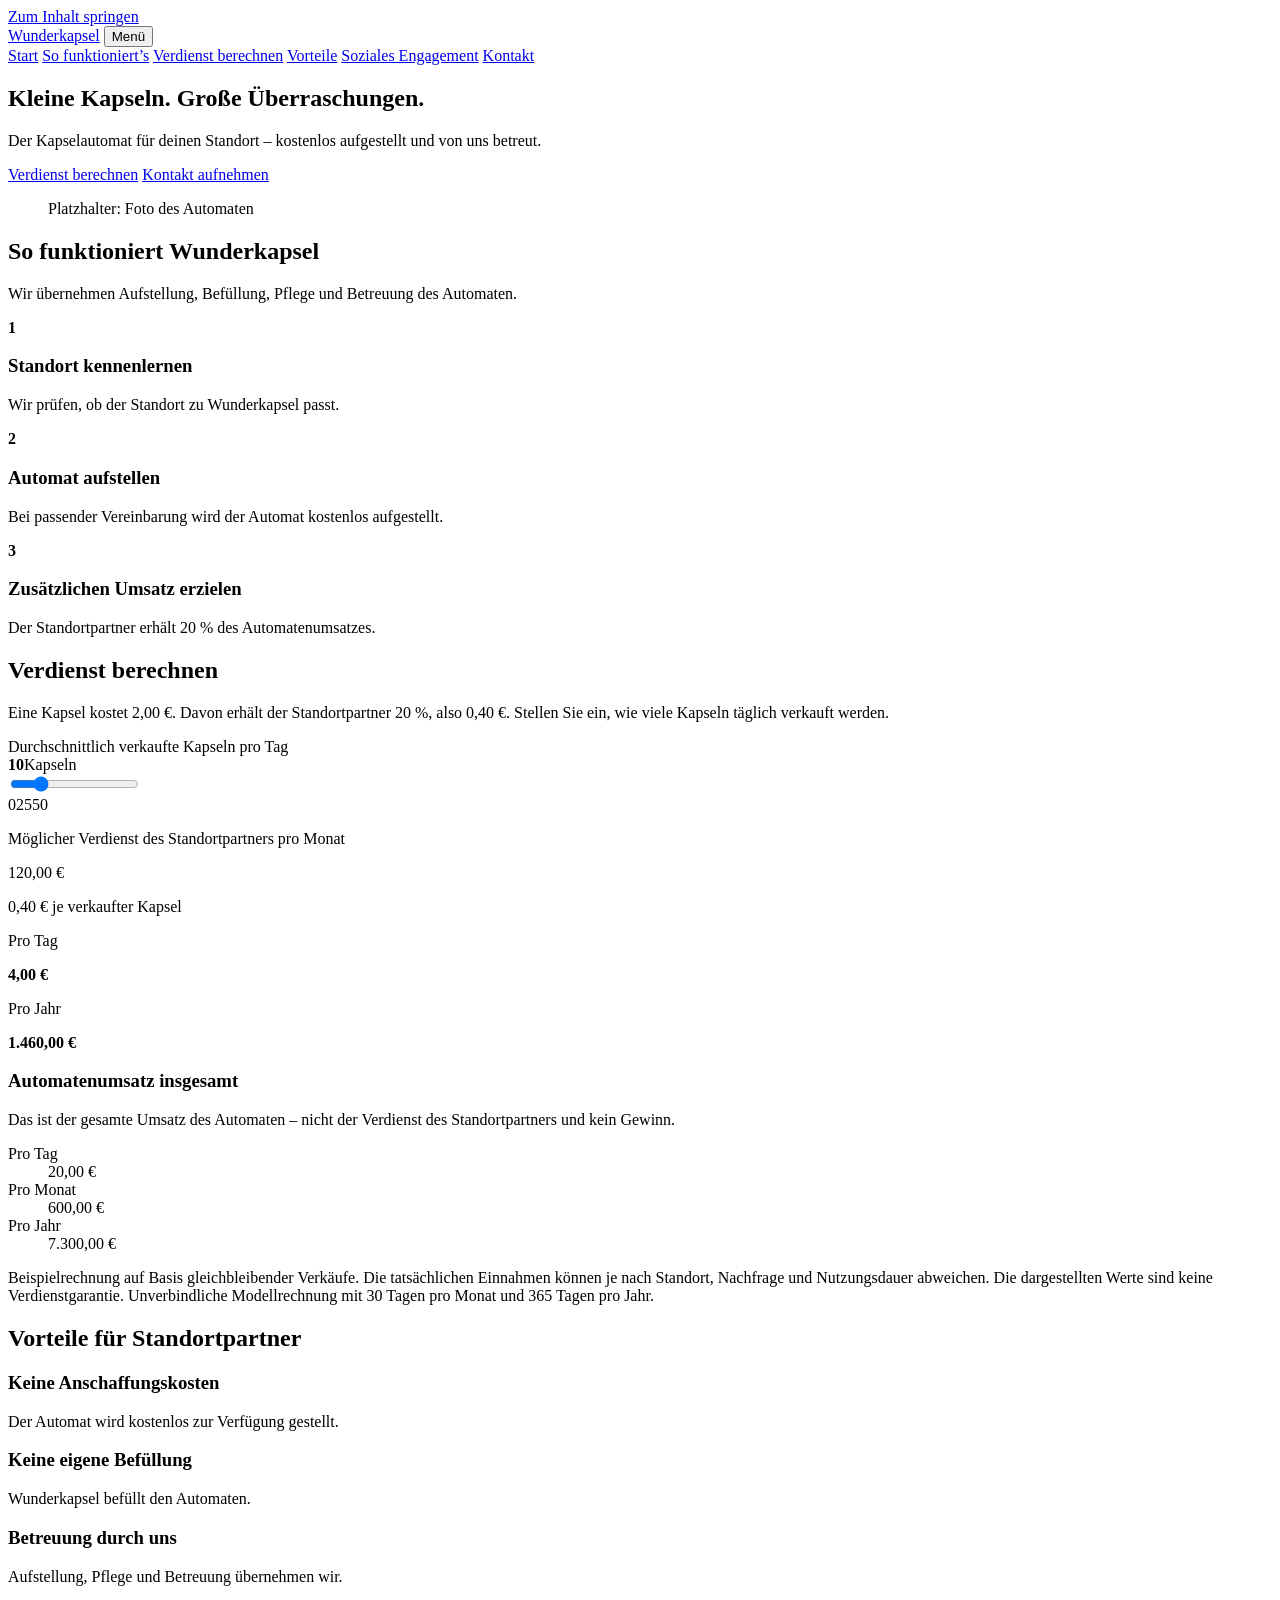
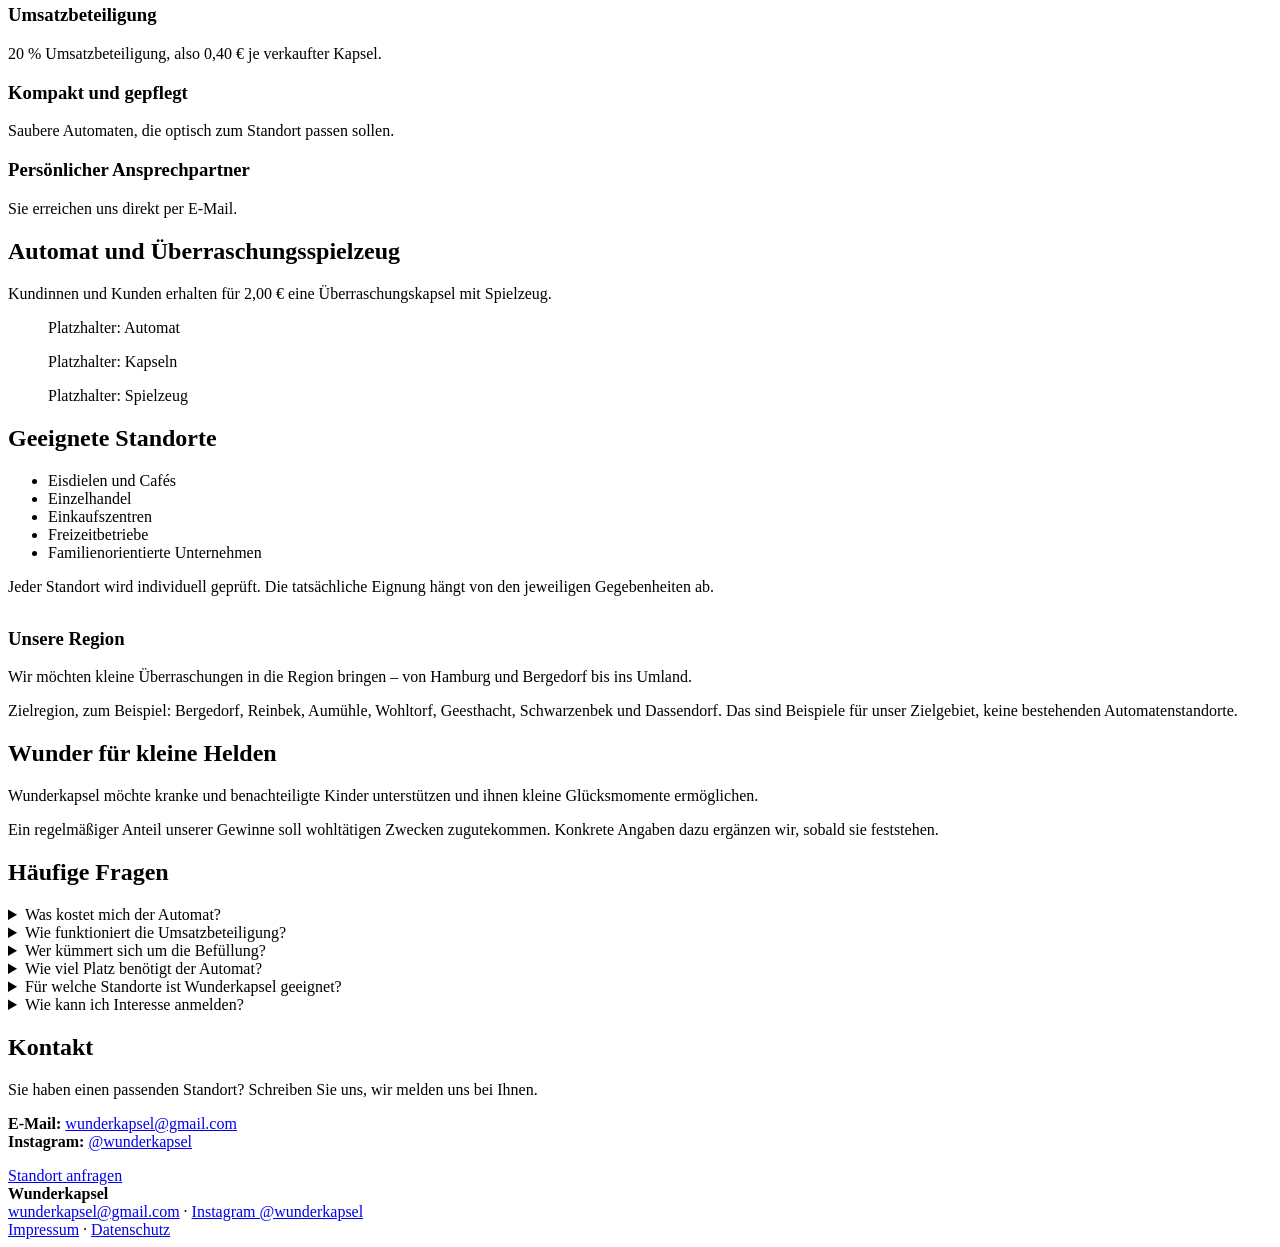
==== index.html @ 852a86f3 "Add files via upload" ====
<!DOCTYPE html>
<html lang="de">
<head>
<meta charset="utf-8">
<meta name="viewport" content="width=device-width, initial-scale=1">
<title>Wunderkapsel – Kapselautomat für Ihren Standort in Hamburg und Umland</title>
<meta name="description" content="Wunderkapsel stellt kompakte Kapselautomaten mit Überraschungsspielzeug bei lokalen Unternehmen auf – kostenlos für Standortpartner, betreut von uns. Region Hamburg und Umland.">
<meta property="og:type" content="website">
<meta property="og:locale" content="de_DE">
<meta property="og:title" content="Wunderkapsel – Kleine Kapseln. Große Überraschungen.">
<meta property="og:description" content="Der Kapselautomat für Ihren Standort – kostenlos aufgestellt und von uns betreut.">
<!-- Vorschaubild später ergänzen (Bild in /assets ablegen), dann Kommentar entfernen und Pfad anpassen:
<meta property="og:image" content="assets/og-image.jpg"> -->
<link rel="stylesheet" href="style.css">
<script src="script.js" defer></script>
</head>
<body>
<a class="skip" href="#inhalt">Zum Inhalt springen</a>
<header>
  <div class="wrap bar">
    <a class="brand" href="#start"><span class="logo" aria-hidden="true"></span>Wunderkapsel</a>
    <button class="menu-btn" aria-expanded="false" aria-controls="nav">Menü</button>
    <nav id="nav" aria-label="Hauptnavigation">
      <a href="#start">Start</a>
      <a href="#so-funktionierts">So funktioniert’s</a>
      <a href="#rechner">Verdienst berechnen</a>
      <a href="#vorteile">Vorteile</a>
      <a href="#engagement">Soziales Engagement</a>
      <a href="#kontakt">Kontakt</a>
    </nav>
  </div>
</header>

<main id="inhalt">
<section class="hero" id="start">
  <div class="wrap">
    <div>
      <h1>Kleine Kapseln. Große Überraschungen.</h1>
      <p class="lead">Der Kapselautomat für deinen Standort – kostenlos aufgestellt und von uns betreut.</p>
      <div class="actions">
        <a class="btn pri" href="#rechner">Verdienst berechnen</a>
        <a class="btn sec" href="mailto:wunderkapsel@gmail.com?subject=Interesse%20an%20einem%20Wunderkapsel-Standort">Kontakt aufnehmen</a>
      </div>
    </div>
    <!-- Platzhalter: durch <img src="assets/automat.jpg" alt="Wunderkapsel-Automat am Standort"> ersetzen -->
    <figure class="ph" role="img" aria-label="Platzhalter für ein Foto des Automaten">Platzhalter: Foto des Automaten</figure>
  </div>
</section>

<section class="alt" id="so-funktionierts">
  <div class="wrap">
    <h2>So funktioniert Wunderkapsel</h2>
    <p class="lead">Wir übernehmen Aufstellung, Befüllung, Pflege und Betreuung des Automaten.</p>
    <div class="grid c3">
      <div class="card step"><b>1</b><h3>Standort kennenlernen</h3><p>Wir prüfen, ob der Standort zu Wunderkapsel passt.</p></div>
      <div class="card step"><b>2</b><h3>Automat aufstellen</h3><p>Bei passender Vereinbarung wird der Automat kostenlos aufgestellt.</p></div>
      <div class="card step"><b>3</b><h3>Zusätzlichen Umsatz erzielen</h3><p>Der Standortpartner erhält 20 % des Automatenumsatzes.</p></div>
    </div>
  </div>
</section>

<section id="rechner">
  <div class="wrap">
    <h2>Verdienst berechnen</h2>
    <p class="lead">Eine Kapsel kostet 2,00 €. Davon erhält der Standortpartner 20 %, also 0,40 €. Stellen Sie ein, wie viele Kapseln täglich verkauft werden.</p>
    <div class="calc">
      <div class="card">
        <label class="big" for="sales">Durchschnittlich verkaufte Kapseln pro Tag</label>
        <div class="count"><b id="n">10</b><span id="unit">Kapseln</span></div>
        <input type="range" id="sales" min="0" max="50" step="1" value="10" aria-describedby="hinweis">
        <div class="scale" aria-hidden="true"><span>0</span><span>25</span><span>50</span></div>
      </div>
      <div class="hero-res" aria-live="polite" aria-atomic="false">
        <p>Möglicher Verdienst des Standortpartners pro Monat</p>
        <span class="big" id="pMonth">120,00 €</span>
        <p>0,40 € je verkaufter Kapsel</p>
      </div>
      <div class="pair" aria-live="polite">
        <div class="card"><p>Pro Tag</p><strong id="pDay">4,00 €</strong></div>
        <div class="card"><p>Pro Jahr</p><strong id="pYear">1.460,00 €</strong></div>
      </div>
      <!-- Automatenumsatz: Block bei Bedarf komplett löschen (script.js funktioniert weiter) -->
      <div class="card rev" id="umsatz" aria-live="polite">
        <h3>Automatenumsatz insgesamt</h3>
        <p class="note">Das ist der gesamte Umsatz des Automaten – nicht der Verdienst des Standortpartners und kein Gewinn.</p>
        <dl>
          <dt>Pro Tag</dt><dd id="rDay">20,00 €</dd>
          <dt>Pro Monat</dt><dd id="rMonth">600,00 €</dd>
          <dt>Pro Jahr</dt><dd id="rYear">7.300,00 €</dd>
        </dl>
      </div>
      <p class="note" id="hinweis" style="margin-top:16px">Beispielrechnung auf Basis gleichbleibender Verkäufe. Die tatsächlichen Einnahmen können je nach Standort, Nachfrage und Nutzungsdauer abweichen. Die dargestellten Werte sind keine Verdienstgarantie. Unverbindliche Modellrechnung mit 30 Tagen pro Monat und 365 Tagen pro Jahr.</p>
    </div>
  </div>
</section>

<section class="alt" id="vorteile">
  <div class="wrap">
    <h2>Vorteile für Standortpartner</h2>
    <div class="grid c3">
      <div class="card"><h3>Keine Anschaffungskosten</h3><p>Der Automat wird kostenlos zur Verfügung gestellt.</p></div>
      <div class="card"><h3>Keine eigene Befüllung</h3><p>Wunderkapsel befüllt den Automaten.</p></div>
      <div class="card"><h3>Betreuung durch uns</h3><p>Aufstellung, Pflege und Betreuung übernehmen wir.</p></div>
      <div class="card"><h3>Umsatzbeteiligung</h3><p>20 % Umsatzbeteiligung, also 0,40 € je verkaufter Kapsel.</p></div>
      <div class="card"><h3>Kompakt und gepflegt</h3><p>Saubere Automaten, die optisch zum Standort passen sollen.</p></div>
      <div class="card"><h3>Persönlicher Ansprechpartner</h3><p>Sie erreichen uns direkt per E-Mail.</p></div>
    </div>
  </div>
</section>

<section id="automat">
  <div class="wrap">
    <h2>Automat und Überraschungsspielzeug</h2>
    <p class="lead">Kundinnen und Kunden erhalten für 2,00 € eine Überraschungskapsel mit Spielzeug.</p>
    <div class="grid c3">
      <figure class="ph" role="img" aria-label="Platzhalter für ein Foto des Automaten">Platzhalter: Automat</figure>
      <figure class="ph" role="img" aria-label="Platzhalter für ein Foto der Kapseln">Platzhalter: Kapseln</figure>
      <figure class="ph" role="img" aria-label="Platzhalter für ein Foto des Spielzeugs">Platzhalter: Spielzeug</figure>
    </div>
  </div>
</section>

<section class="alt" id="standorte">
  <div class="wrap">
    <h2>Geeignete Standorte</h2>
    <ul class="tags">
      <li>Eisdielen und Cafés</li><li>Einzelhandel</li><li>Einkaufszentren</li><li>Freizeitbetriebe</li><li>Familienorientierte Unternehmen</li>
    </ul>
    <p class="note">Jeder Standort wird individuell geprüft. Die tatsächliche Eignung hängt von den jeweiligen Gegebenheiten ab.</p>
    <h3 style="margin-top:32px">Unsere Region</h3>
    <p>Wir möchten kleine Überraschungen in die Region bringen – von Hamburg und Bergedorf bis ins Umland.</p>
    <p class="note">Zielregion, zum Beispiel: Bergedorf, Reinbek, Aumühle, Wohltorf, Geesthacht, Schwarzenbek und Dassendorf. Das sind Beispiele für unser Zielgebiet, keine bestehenden Automatenstandorte.</p>
  </div>
</section>

<section id="engagement">
  <div class="wrap">
    <h2>Wunder für kleine Helden</h2>
    <p class="lead">Wunderkapsel möchte kranke und benachteiligte Kinder unterstützen und ihnen kleine Glücksmomente ermöglichen.</p>
    <p>Ein regelmäßiger Anteil unserer Gewinne soll wohltätigen Zwecken zugutekommen. Konkrete Angaben dazu ergänzen wir, sobald sie feststehen.</p>
  </div>
</section>

<section class="alt" id="faq">
  <div class="wrap">
    <h2>Häufige Fragen</h2>
    <details><summary>Was kostet mich der Automat?</summary><p>Der Automat wird Standortpartnern kostenlos zur Verfügung gestellt. Die Einzelheiten besprechen wir individuell.</p></details>
    <details><summary>Wie funktioniert die Umsatzbeteiligung?</summary><p>Eine Kapsel kostet 2,00 €. Der Standortpartner erhält 20 % des Umsatzes, also 0,40 € je verkaufter Kapsel. Das bezieht sich auf den Umsatz, nicht auf einen Gewinn. Weitere Details klären wir im Gespräch.</p></details>
    <details><summary>Wer kümmert sich um die Befüllung?</summary><p>Wunderkapsel übernimmt Aufstellung, Befüllung, Pflege und Betreuung des Automaten.</p></details>
    <details><summary>Wie viel Platz benötigt der Automat?</summary><p>Die Automaten sind kompakt. Genaue Maße nennen wir Ihnen auf Anfrage. <!-- Maße hier ergänzen, sobald bestätigt --></p></details>
    <details><summary>Für welche Standorte ist Wunderkapsel geeignet?</summary><p>Zum Beispiel für Eisdielen, Cafés, Einzelhandel, Einkaufszentren und Freizeitbetriebe. Jeder Standort wird individuell geprüft.</p></details>
    <details><summary>Wie kann ich Interesse anmelden?</summary><p>Schreiben Sie uns eine E-Mail an wunderkapsel@gmail.com oder nutzen Sie die Schaltfläche „Standort anfragen“.</p></details>
  </div>
</section>

<section class="contact" id="kontakt">
  <div class="wrap">
    <h2>Kontakt</h2>
    <p class="lead">Sie haben einen passenden Standort? Schreiben Sie uns, wir melden uns bei Ihnen.</p>
    <p><strong>E-Mail:</strong> <a href="mailto:wunderkapsel@gmail.com?subject=Interesse%20an%20einem%20Wunderkapsel-Standort">wunderkapsel@gmail.com</a><br>
    <strong>Instagram:</strong> <a href="https://www.instagram.com/wunderkapsel/" target="_blank" rel="noopener noreferrer">@wunderkapsel</a></p>
    <div class="actions"><a class="btn pri" href="mailto:wunderkapsel@gmail.com?subject=Interesse%20an%20einem%20Wunderkapsel-Standort">Standort anfragen</a></div>
  </div>
</section>
</main>

<footer>
  <div class="wrap">
    <div><strong>Wunderkapsel</strong><br><a href="mailto:wunderkapsel@gmail.com">wunderkapsel@gmail.com</a> ·
    <a href="https://www.instagram.com/wunderkapsel/" target="_blank" rel="noopener noreferrer">Instagram @wunderkapsel</a></div>
    <div><a href="impressum.html">Impressum</a> · <a href="datenschutz.html">Datenschutz</a></div>
  </div>
</footer>
</body>
</html>
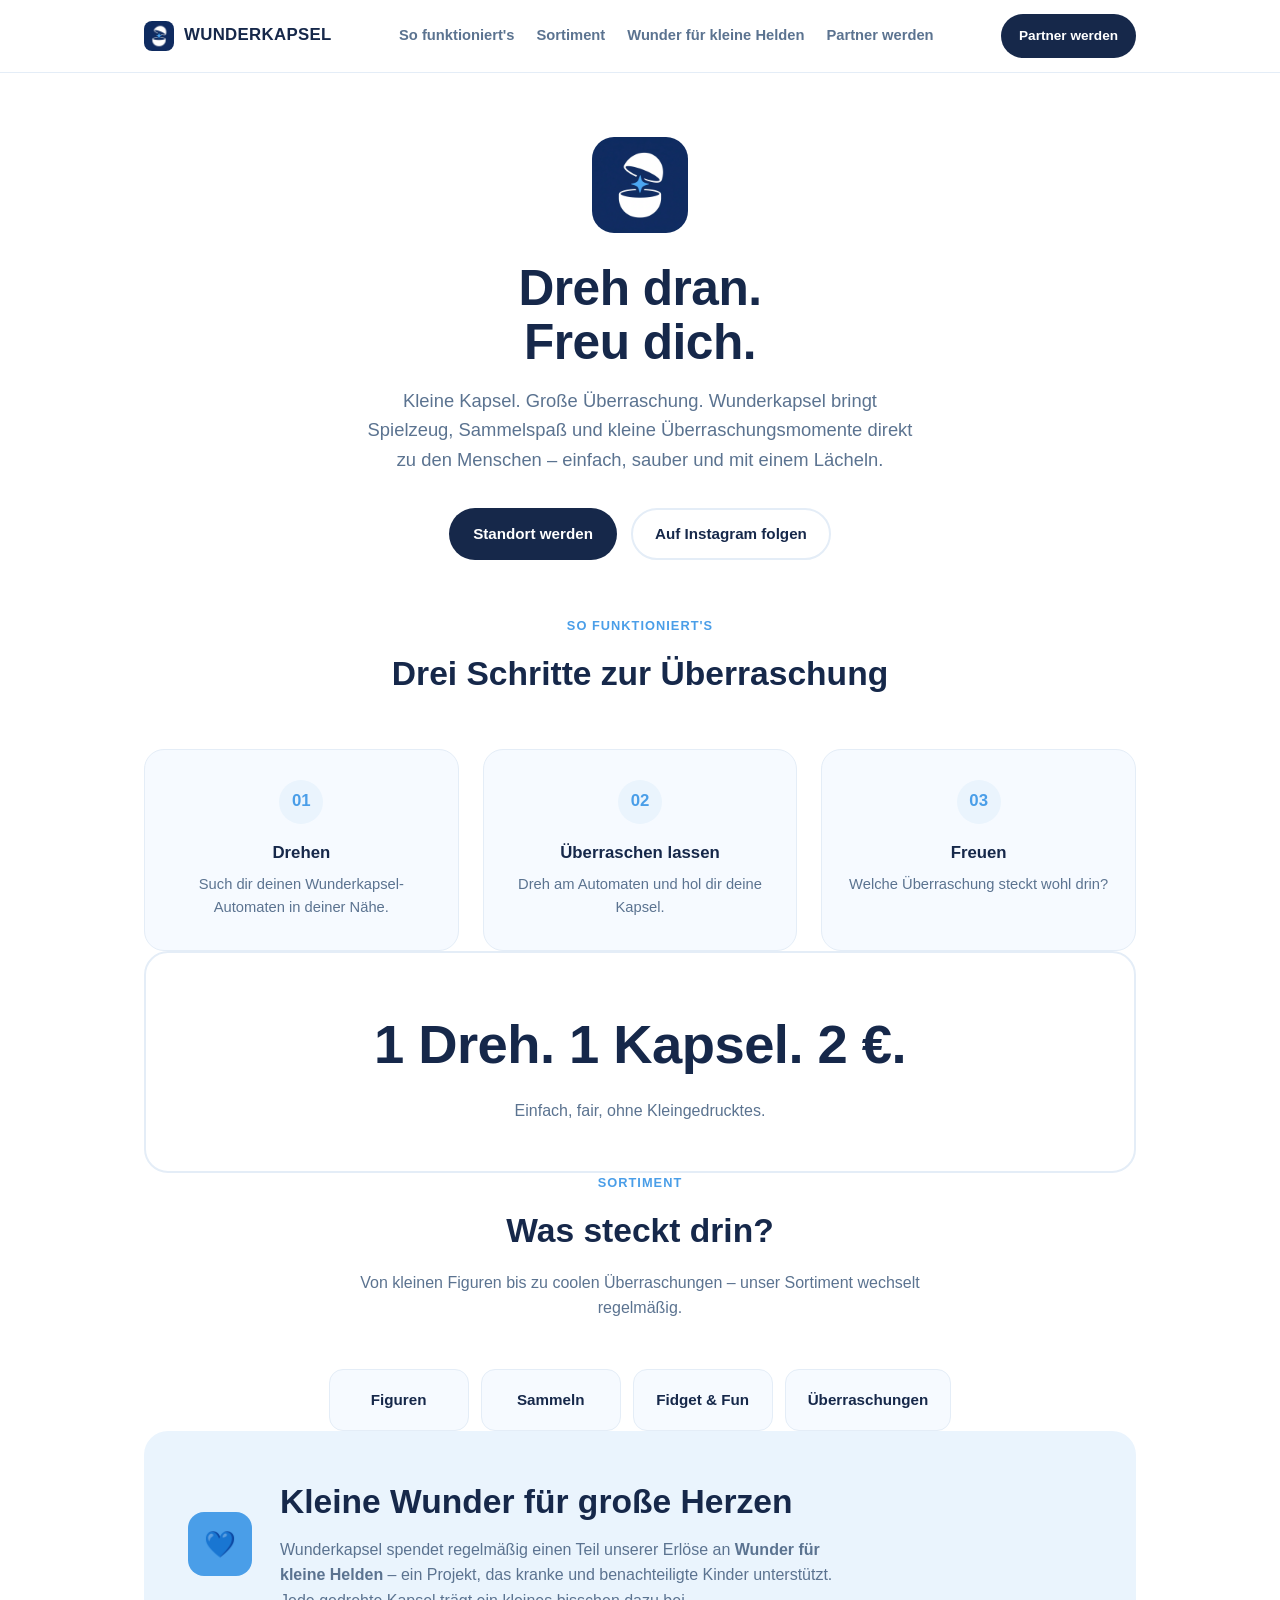
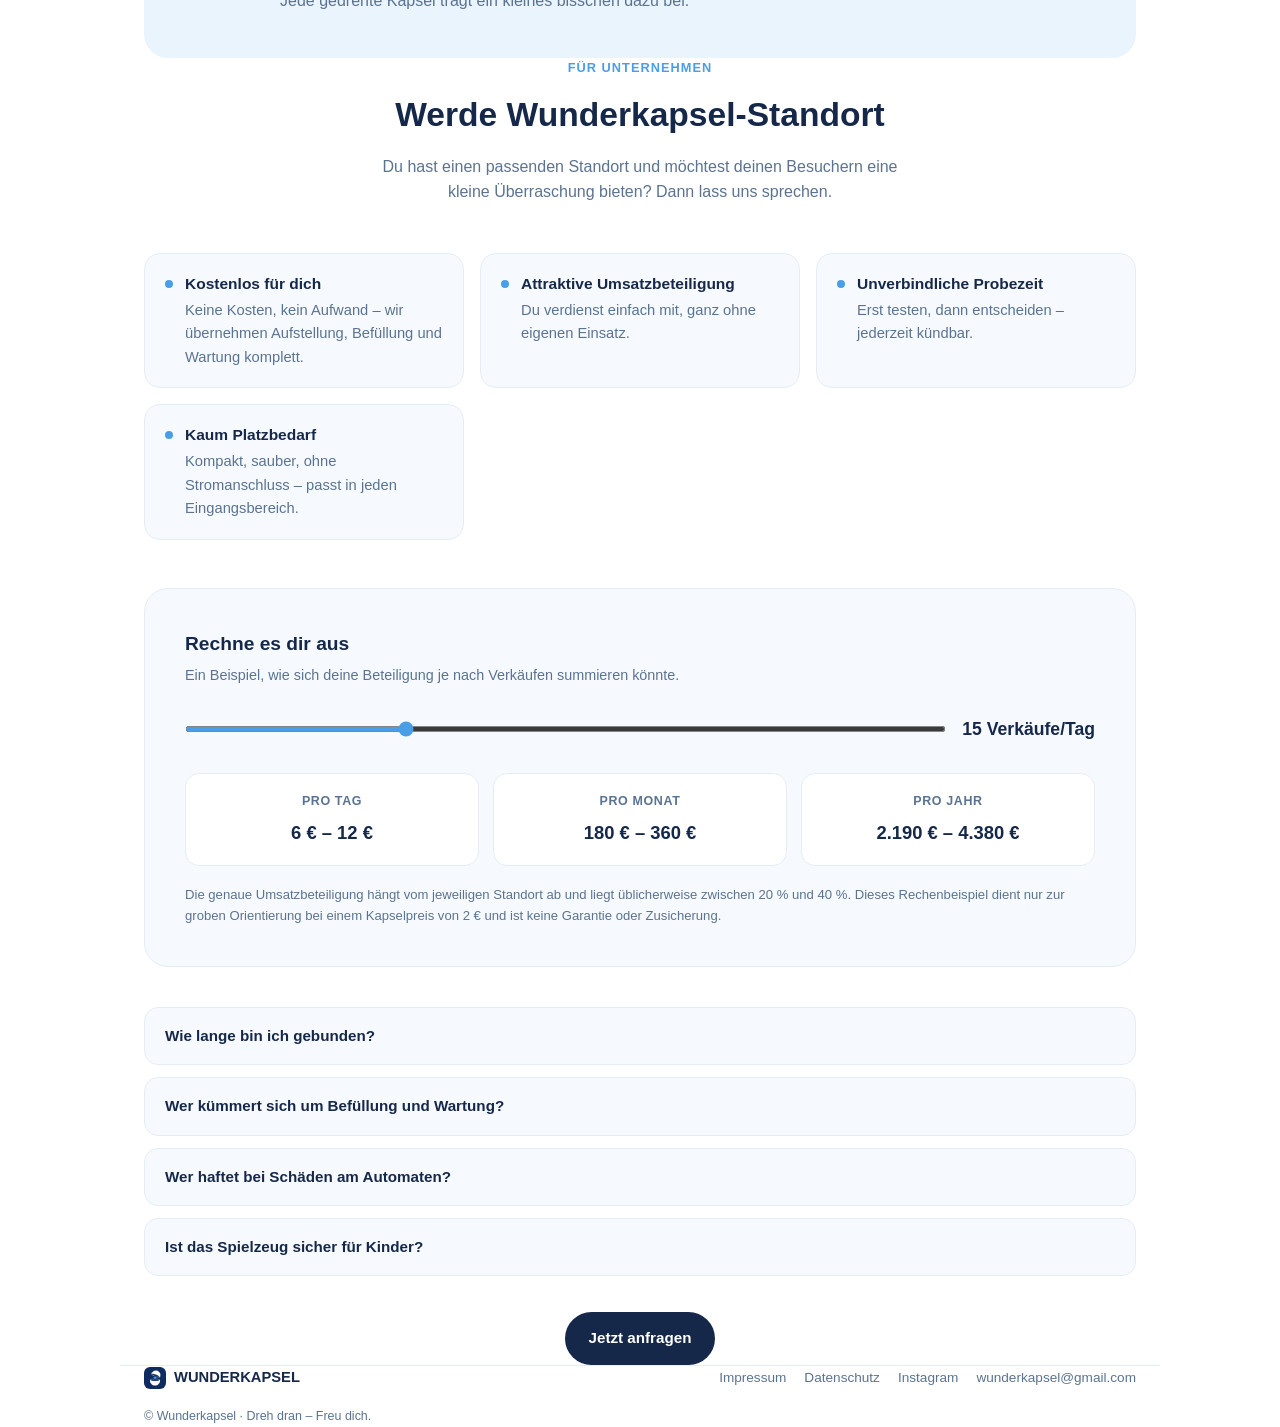
==== commit c0643ee6: "Add files via upload" ====
--- a/index.html
+++ b/index.html
@@ -1,175 +1,302 @@
 <!DOCTYPE html>
 <html lang="de">
 <head>
-<meta charset="utf-8">
-<meta name="viewport" content="width=device-width, initial-scale=1">
-<title>Wunderkapsel – Kapselautomat für Ihren Standort in Hamburg und Umland</title>
-<meta name="description" content="Wunderkapsel stellt kompakte Kapselautomaten mit Überraschungsspielzeug bei lokalen Unternehmen auf – kostenlos für Standortpartner, betreut von uns. Region Hamburg und Umland.">
-<meta property="og:type" content="website">
-<meta property="og:locale" content="de_DE">
-<meta property="og:title" content="Wunderkapsel – Kleine Kapseln. Große Überraschungen.">
-<meta property="og:description" content="Der Kapselautomat für Ihren Standort – kostenlos aufgestellt und von uns betreut.">
-<!-- Vorschaubild später ergänzen (Bild in /assets ablegen), dann Kommentar entfernen und Pfad anpassen:
-<meta property="og:image" content="assets/og-image.jpg"> -->
-<link rel="stylesheet" href="style.css">
-<script src="script.js" defer></script>
+<meta charset="UTF-8">
+<meta name="viewport" content="width=device-width, initial-scale=1, viewport-fit=cover">
+<title>Wunderkapsel – Dreh dran. Freu dich.</title>
+<meta name="description" content="Wunderkapsel bringt Spielzeug-Kapselautomaten zu Geschäften im Norden Deutschlands. Kostenlos für Standorte, mit Umsatzbeteiligung.">
+<link rel="icon" href="logo.png">
+<style>
+  :root{
+    --navy:#16284A; --navy-soft:#1B3A52; --blue:#4A9EE8; --blue-soft:#eaf4fd;
+    --bg:#ffffff; --surface:#f6faff; --text:#16284A; --text-muted:#5b7390; --border:#e4edf7;
+    color-scheme: light dark;
+  }
+  @media (prefers-color-scheme: dark){
+    :root:not([data-theme="light"]){
+      --bg:#0d1420; --surface:#141f30; --text:#eef4fb; --text-muted:#9bb0c8; --border:#223049; --blue-soft:#17283f;
+    }
+  }
+  :root[data-theme="dark"]{
+    --bg:#0d1420; --surface:#141f30; --text:#eef4fb; --text-muted:#9bb0c8; --border:#223049; --blue-soft:#17283f;
+  }
+  *{box-sizing:border-box; margin:0; padding:0;}
+  html{scroll-behavior:smooth; scroll-padding-top:70px;}
+  body{
+    background:var(--bg); color:var(--text);
+    font-family:-apple-system,BlinkMacSystemFont,"Segoe UI",Roboto,Helvetica,Arial,sans-serif;
+    padding-top:env(safe-area-inset-top,0px); padding-bottom:env(safe-area-inset-bottom,0px);
+    line-height:1.6;
+  }
+  a{color:inherit;}
+  img{max-width:100%; display:block;}
+  .wrap{max-width:1040px; margin:0 auto; padding:0 24px;}
+
+  header{
+    position:sticky; top:0; z-index:50; background:color-mix(in srgb, var(--bg) 88%, transparent);
+    backdrop-filter:blur(10px); border-bottom:1px solid var(--border);
+    padding-top:env(safe-area-inset-top,0px);
+  }
+  nav.bar{display:flex; align-items:center; justify-content:space-between; padding:14px 24px; max-width:1040px; margin:0 auto;}
+  .brand{display:flex; align-items:center; gap:10px; font-weight:800; letter-spacing:.02em; font-size:1.05rem;}
+  .brand img{width:30px; height:30px; border-radius:8px;}
+  nav.links{display:flex; gap:22px; font-size:.92rem; font-weight:600;}
+  nav.links a{text-decoration:none; color:var(--text-muted);}
+  nav.links a:hover{color:var(--blue);}
+  .btn{
+    display:inline-flex; align-items:center; gap:8px; padding:12px 22px; border-radius:999px;
+    font-weight:700; font-size:.95rem; text-decoration:none; border:2px solid transparent; cursor:pointer;
+  }
+  .btn-primary{background:var(--navy); color:#fff;}
+  .btn-primary:hover{background:var(--blue);}
+  :root[data-theme="dark"] .btn-primary, @media (prefers-color-scheme: dark){ }
+  .btn-ghost{border-color:var(--border); color:var(--text);}
+  .btn-ghost:hover{border-color:var(--blue); color:var(--blue);}
+  .btn-sm{padding:9px 16px; font-size:.85rem;}
+
+  section{padding:76px 0;}
+  .hero{padding-top:64px; padding-bottom:56px; text-align:center;}
+  .hero img.logo-big{width:96px; height:96px; margin:0 auto 28px; border-radius:22px;}
+  h1{font-size:clamp(2rem,5vw,3.1rem); line-height:1.1; margin-bottom:16px; letter-spacing:-0.01em;}
+  .lead{font-size:1.15rem; color:var(--text-muted); max-width:560px; margin:0 auto 34px;}
+  .cta-row{display:flex; gap:14px; justify-content:center; flex-wrap:wrap;}
+
+  .eyebrow{font-size:.8rem; font-weight:800; letter-spacing:.08em; color:var(--blue); text-transform:uppercase; margin-bottom:10px;}
+  h2{font-size:clamp(1.5rem,3vw,2.1rem); margin-bottom:12px;}
+  .section-head{text-align:center; max-width:560px; margin:0 auto 48px;}
+  .section-head p{color:var(--text-muted);}
+
+  .steps{display:grid; grid-template-columns:repeat(3,1fr); gap:24px;}
+  .step{background:var(--surface); border:1px solid var(--border); border-radius:20px; padding:30px 24px; text-align:center;}
+  .step-num{width:44px; height:44px; border-radius:50%; background:var(--blue-soft); color:var(--blue); font-weight:800;
+    display:flex; align-items:center; justify-content:center; margin:0 auto 16px; font-size:1.05rem;}
+  .step h3{font-size:1.05rem; margin-bottom:6px;}
+  .step p{color:var(--text-muted); font-size:.92rem;}
+
+  .price-card{
+    background:#fff; color:var(--navy); border:2px solid var(--border); border-radius:24px; padding:48px; text-align:center;
+  }
+  :root[data-theme="dark"] .price-card{background:var(--surface);}
+  @media (prefers-color-scheme: dark){ .price-card{background:var(--surface);} }
+  .price-card .big{font-size:clamp(2.2rem,6vw,3.4rem); font-weight:800; letter-spacing:-0.01em; color:var(--navy);}
+  :root[data-theme="dark"] .price-card .big, @media (prefers-color-scheme: dark){ .price-card .big{color:var(--blue);} }
+  .price-card .sub{color:var(--text-muted); margin-top:10px;}
+
+  .chips{display:flex; gap:12px; flex-wrap:wrap; justify-content:center;}
+  .chip{background:var(--surface); border:1px solid var(--border); border-radius:14px; padding:18px 22px; font-weight:700; font-size:.95rem; min-width:140px; text-align:center;}
+
+  .helden{background:var(--blue-soft); border-radius:24px; padding:44px; display:flex; gap:28px; align-items:center; flex-wrap:wrap;}
+  .helden .mark{width:64px; height:64px; border-radius:16px; background:var(--blue); flex-shrink:0;
+    display:flex; align-items:center; justify-content:center; font-size:1.6rem;}
+  .helden h2{margin-bottom:8px;}
+  .helden p{color:var(--text-muted); max-width:560px;}
+
+  .benefits{display:grid; grid-template-columns:repeat(auto-fit,minmax(240px,1fr)); gap:16px; margin-bottom:48px;}
+  .benefit{display:flex; gap:12px; background:var(--surface); border:1px solid var(--border); border-radius:16px; padding:18px 20px;}
+  .benefit .dot{width:8px; height:8px; border-radius:50%; background:var(--blue); margin-top:8px; flex-shrink:0;}
+  .benefit p{font-size:.92rem; color:var(--text-muted);}
+  .benefit strong{display:block; margin-bottom:2px; font-size:.97rem; color:var(--text);}
+
+  .calc{background:var(--surface); border:1px solid var(--border); border-radius:24px; padding:40px; margin-bottom:40px;}
+  .calc h3{font-size:1.2rem; margin-bottom:4px;}
+  .calc .calc-sub{color:var(--text-muted); font-size:.9rem; margin-bottom:28px;}
+  .slider-row{display:flex; align-items:center; gap:16px; margin-bottom:30px;}
+  input[type=range]{flex:1; accent-color:var(--blue); height:6px;}
+  .slider-val{font-weight:800; font-size:1.1rem; min-width:118px; text-align:right;}
+  .calc-results{display:grid; grid-template-columns:repeat(auto-fit,minmax(150px,1fr)); gap:14px; margin-bottom:18px;}
+  .result-box{background:var(--bg); border:1px solid var(--border); border-radius:14px; padding:18px; text-align:center;}
+  .result-box .label{font-size:.78rem; color:var(--text-muted); text-transform:uppercase; letter-spacing:.05em; margin-bottom:6px; font-weight:700;}
+  .result-box .val{font-size:1.15rem; font-weight:800; color:var(--navy);}
+  :root[data-theme="dark"] .result-box .val{color:var(--blue);}
+  @media (prefers-color-scheme: dark){ .result-box .val{color:var(--blue);} }
+  .calc-note{font-size:.82rem; color:var(--text-muted); line-height:1.6;}
+
+  .faq{display:grid; gap:12px;}
+  details{background:var(--surface); border:1px solid var(--border); border-radius:14px; padding:16px 20px;}
+  summary{cursor:pointer; font-weight:700; font-size:.95rem; list-style:none;}
+  summary::-webkit-details-marker{display:none;}
+  details p{margin-top:10px; color:var(--text-muted); font-size:.92rem;}
+
+  .partner-cta{text-align:center; margin-top:36px;}
+
+  footer{border-top:1px solid var(--border); padding:40px 0; margin-top:20px;}
+  .foot-row{display:flex; justify-content:space-between; align-items:center; flex-wrap:wrap; gap:16px;}
+  .foot-brand{display:flex; align-items:center; gap:8px; font-weight:800; font-size:.92rem;}
+  .foot-brand img{width:22px; height:22px; border-radius:6px;}
+  .foot-links{display:flex; gap:18px; font-size:.85rem; flex-wrap:wrap;}
+  .foot-links a{text-decoration:none; color:var(--text-muted);}
+  .foot-links a:hover{color:var(--blue);}
+  .foot-note{color:var(--text-muted); font-size:.78rem; margin-top:18px;}
+
+  @media (max-width:760px){
+    nav.links{display:none;}
+    .steps{grid-template-columns:1fr;}
+    .helden{flex-direction:column; text-align:center;}
+    section{padding:52px 0;}
+  }
+</style>
 </head>
 <body>
-<a class="skip" href="#inhalt">Zum Inhalt springen</a>
+
 <header>
-  <div class="wrap bar">
-    <a class="brand" href="#start"><span class="logo" aria-hidden="true"></span>Wunderkapsel</a>
-    <button class="menu-btn" aria-expanded="false" aria-controls="nav">Menü</button>
-    <nav id="nav" aria-label="Hauptnavigation">
-      <a href="#start">Start</a>
-      <a href="#so-funktionierts">So funktioniert’s</a>
-      <a href="#rechner">Verdienst berechnen</a>
-      <a href="#vorteile">Vorteile</a>
-      <a href="#engagement">Soziales Engagement</a>
-      <a href="#kontakt">Kontakt</a>
+  <nav class="bar">
+    <div class="brand"><img src="logo.png" alt="Wunderkapsel Logo">WUNDERKAPSEL</div>
+    <nav class="links">
+      <a href="#funktion">So funktioniert's</a>
+      <a href="#sortiment">Sortiment</a>
+      <a href="#helden">Wunder für kleine Helden</a>
+      <a href="#partner">Partner werden</a>
     </nav>
-  </div>
+    <a class="btn btn-primary btn-sm" href="#partner">Partner werden</a>
+  </nav>
 </header>
 
-<main id="inhalt">
-<section class="hero" id="start">
-  <div class="wrap">
+<section class="hero wrap">
+  <img class="logo-big" src="logo.png" alt="Wunderkapsel Logo">
+  <h1>Dreh dran.<br>Freu dich.</h1>
+  <p class="lead">Kleine Kapsel. Große Überraschung. Wunderkapsel bringt Spielzeug, Sammelspaß und kleine Überraschungsmomente direkt zu den Menschen – einfach, sauber und mit einem Lächeln.</p>
+  <div class="cta-row">
+    <a class="btn btn-primary" href="#partner">Standort werden</a>
+    <a class="btn btn-ghost" href="https://instagram.com/wunderkapsel" target="_blank" rel="noopener">Auf Instagram folgen</a>
+  </div>
+</section>
+
+<section id="funktion" class="wrap">
+  <div class="section-head">
+    <div class="eyebrow">So funktioniert's</div>
+    <h2>Drei Schritte zur Überraschung</h2>
+  </div>
+  <div class="steps">
+    <div class="step"><div class="step-num">01</div><h3>Drehen</h3><p>Such dir deinen Wunderkapsel-Automaten in deiner Nähe.</p></div>
+    <div class="step"><div class="step-num">02</div><h3>Überraschen lassen</h3><p>Dreh am Automaten und hol dir deine Kapsel.</p></div>
+    <div class="step"><div class="step-num">03</div><h3>Freuen</h3><p>Welche Überraschung steckt wohl drin?</p></div>
+  </div>
+</section>
+
+<section class="wrap">
+  <div class="price-card">
+    <div class="big">1 Dreh. 1 Kapsel. 2&nbsp;€.</div>
+    <div class="sub">Einfach, fair, ohne Kleingedrucktes.</div>
+  </div>
+</section>
+
+<section id="sortiment" class="wrap">
+  <div class="section-head">
+    <div class="eyebrow">Sortiment</div>
+    <h2>Was steckt drin?</h2>
+    <p>Von kleinen Figuren bis zu coolen Überraschungen – unser Sortiment wechselt regelmäßig.</p>
+  </div>
+  <div class="chips">
+    <div class="chip">Figuren</div>
+    <div class="chip">Sammeln</div>
+    <div class="chip">Fidget &amp; Fun</div>
+    <div class="chip">Überraschungen</div>
+  </div>
+</section>
+
+<section id="helden" class="wrap">
+  <div class="helden">
+    <div class="mark">💙</div>
     <div>
-      <h1>Kleine Kapseln. Große Überraschungen.</h1>
-      <p class="lead">Der Kapselautomat für deinen Standort – kostenlos aufgestellt und von uns betreut.</p>
-      <div class="actions">
-        <a class="btn pri" href="#rechner">Verdienst berechnen</a>
-        <a class="btn sec" href="mailto:wunderkapsel@gmail.com?subject=Interesse%20an%20einem%20Wunderkapsel-Standort">Kontakt aufnehmen</a>
-      </div>
+      <h2>Kleine Wunder für große Herzen</h2>
+      <p>Wunderkapsel spendet regelmäßig einen Teil unserer Erlöse an <strong>Wunder für kleine Helden</strong> – ein Projekt, das kranke und benachteiligte Kinder unterstützt. Jede gedrehte Kapsel trägt ein kleines bisschen dazu bei.</p>
     </div>
-    <!-- Platzhalter: durch <img src="assets/automat.jpg" alt="Wunderkapsel-Automat am Standort"> ersetzen -->
-    <figure class="ph" role="img" aria-label="Platzhalter für ein Foto des Automaten">Platzhalter: Foto des Automaten</figure>
-  </div>
-</section>
-
-<section class="alt" id="so-funktionierts">
-  <div class="wrap">
-    <h2>So funktioniert Wunderkapsel</h2>
-    <p class="lead">Wir übernehmen Aufstellung, Befüllung, Pflege und Betreuung des Automaten.</p>
-    <div class="grid c3">
-      <div class="card step"><b>1</b><h3>Standort kennenlernen</h3><p>Wir prüfen, ob der Standort zu Wunderkapsel passt.</p></div>
-      <div class="card step"><b>2</b><h3>Automat aufstellen</h3><p>Bei passender Vereinbarung wird der Automat kostenlos aufgestellt.</p></div>
-      <div class="card step"><b>3</b><h3>Zusätzlichen Umsatz erzielen</h3><p>Der Standortpartner erhält 20 % des Automatenumsatzes.</p></div>
+  </div>
+</section>
+
+<section id="partner" class="wrap">
+  <div class="section-head">
+    <div class="eyebrow">Für Unternehmen</div>
+    <h2>Werde Wunderkapsel-Standort</h2>
+    <p>Du hast einen passenden Standort und möchtest deinen Besuchern eine kleine Überraschung bieten? Dann lass uns sprechen.</p>
+  </div>
+
+  <div class="benefits">
+    <div class="benefit"><div class="dot"></div><div><strong>Kostenlos für dich</strong><p>Keine Kosten, kein Aufwand – wir übernehmen Aufstellung, Befüllung und Wartung komplett.</p></div></div>
+    <div class="benefit"><div class="dot"></div><div><strong>Attraktive Umsatzbeteiligung</strong><p>Du verdienst einfach mit, ganz ohne eigenen Einsatz.</p></div></div>
+    <div class="benefit"><div class="dot"></div><div><strong>Unverbindliche Probezeit</strong><p>Erst testen, dann entscheiden – jederzeit kündbar.</p></div></div>
+    <div class="benefit"><div class="dot"></div><div><strong>Kaum Platzbedarf</strong><p>Kompakt, sauber, ohne Stromanschluss – passt in jeden Eingangsbereich.</p></div></div>
+  </div>
+
+  <div class="calc">
+    <h3>Rechne es dir aus</h3>
+    <div class="calc-sub">Ein Beispiel, wie sich deine Beteiligung je nach Verkäufen summieren könnte.</div>
+    <div class="slider-row">
+      <input type="range" id="verkaeufe" min="1" max="50" value="15">
+      <div class="slider-val"><span id="verkaeufe-val">15</span> Verkäufe/Tag</div>
     </div>
-  </div>
-</section>
-
-<section id="rechner">
-  <div class="wrap">
-    <h2>Verdienst berechnen</h2>
-    <p class="lead">Eine Kapsel kostet 2,00 €. Davon erhält der Standortpartner 20 %, also 0,40 €. Stellen Sie ein, wie viele Kapseln täglich verkauft werden.</p>
-    <div class="calc">
-      <div class="card">
-        <label class="big" for="sales">Durchschnittlich verkaufte Kapseln pro Tag</label>
-        <div class="count"><b id="n">10</b><span id="unit">Kapseln</span></div>
-        <input type="range" id="sales" min="0" max="50" step="1" value="10" aria-describedby="hinweis">
-        <div class="scale" aria-hidden="true"><span>0</span><span>25</span><span>50</span></div>
-      </div>
-      <div class="hero-res" aria-live="polite" aria-atomic="false">
-        <p>Möglicher Verdienst des Standortpartners pro Monat</p>
-        <span class="big" id="pMonth">120,00 €</span>
-        <p>0,40 € je verkaufter Kapsel</p>
-      </div>
-      <div class="pair" aria-live="polite">
-        <div class="card"><p>Pro Tag</p><strong id="pDay">4,00 €</strong></div>
-        <div class="card"><p>Pro Jahr</p><strong id="pYear">1.460,00 €</strong></div>
-      </div>
-      <!-- Automatenumsatz: Block bei Bedarf komplett löschen (script.js funktioniert weiter) -->
-      <div class="card rev" id="umsatz" aria-live="polite">
-        <h3>Automatenumsatz insgesamt</h3>
-        <p class="note">Das ist der gesamte Umsatz des Automaten – nicht der Verdienst des Standortpartners und kein Gewinn.</p>
-        <dl>
-          <dt>Pro Tag</dt><dd id="rDay">20,00 €</dd>
-          <dt>Pro Monat</dt><dd id="rMonth">600,00 €</dd>
-          <dt>Pro Jahr</dt><dd id="rYear">7.300,00 €</dd>
-        </dl>
-      </div>
-      <p class="note" id="hinweis" style="margin-top:16px">Beispielrechnung auf Basis gleichbleibender Verkäufe. Die tatsächlichen Einnahmen können je nach Standort, Nachfrage und Nutzungsdauer abweichen. Die dargestellten Werte sind keine Verdienstgarantie. Unverbindliche Modellrechnung mit 30 Tagen pro Monat und 365 Tagen pro Jahr.</p>
+    <div class="calc-results">
+      <div class="result-box"><div class="label">Pro Tag</div><div class="val" id="res-tag">–</div></div>
+      <div class="result-box"><div class="label">Pro Monat</div><div class="val" id="res-monat">–</div></div>
+      <div class="result-box"><div class="label">Pro Jahr</div><div class="val" id="res-jahr">–</div></div>
     </div>
-  </div>
-</section>
-
-<section class="alt" id="vorteile">
-  <div class="wrap">
-    <h2>Vorteile für Standortpartner</h2>
-    <div class="grid c3">
-      <div class="card"><h3>Keine Anschaffungskosten</h3><p>Der Automat wird kostenlos zur Verfügung gestellt.</p></div>
-      <div class="card"><h3>Keine eigene Befüllung</h3><p>Wunderkapsel befüllt den Automaten.</p></div>
-      <div class="card"><h3>Betreuung durch uns</h3><p>Aufstellung, Pflege und Betreuung übernehmen wir.</p></div>
-      <div class="card"><h3>Umsatzbeteiligung</h3><p>20 % Umsatzbeteiligung, also 0,40 € je verkaufter Kapsel.</p></div>
-      <div class="card"><h3>Kompakt und gepflegt</h3><p>Saubere Automaten, die optisch zum Standort passen sollen.</p></div>
-      <div class="card"><h3>Persönlicher Ansprechpartner</h3><p>Sie erreichen uns direkt per E-Mail.</p></div>
+    <div class="calc-note">Die genaue Umsatzbeteiligung hängt vom jeweiligen Standort ab und liegt üblicherweise zwischen 20&nbsp;% und 40&nbsp;%. Dieses Rechenbeispiel dient nur zur groben Orientierung bei einem Kapselpreis von 2&nbsp;€ und ist keine Garantie oder Zusicherung.</div>
+  </div>
+
+  <div class="faq">
+    <details>
+      <summary>Wie lange bin ich gebunden?</summary>
+      <p>Gar nicht lange – es gibt eine unverbindliche Probezeit, danach kannst du jederzeit mit kurzer Frist kündigen.</p>
+    </details>
+    <details>
+      <summary>Wer kümmert sich um Befüllung und Wartung?</summary>
+      <p>Das übernehmen wir vollständig. Für dich entsteht kein laufender Aufwand.</p>
+    </details>
+    <details>
+      <summary>Wer haftet bei Schäden am Automaten?</summary>
+      <p>Das liegt bei uns als Betreiber – wir sind entsprechend versichert.</p>
+    </details>
+    <details>
+      <summary>Ist das Spielzeug sicher für Kinder?</summary>
+      <p>Ja, ausschließlich CE-gekennzeichnete, generische Ware mit den üblichen Sicherheitshinweisen.</p>
+    </details>
+  </div>
+
+  <div class="partner-cta">
+    <a class="btn btn-primary" href="mailto:wunderkapsel@gmail.com?subject=Standortanfrage%20Wunderkapsel">Jetzt anfragen</a>
+  </div>
+</section>
+
+<footer class="wrap">
+  <div class="foot-row">
+    <div class="foot-brand"><img src="logo.png" alt="Wunderkapsel Logo">WUNDERKAPSEL</div>
+    <div class="foot-links">
+      <a href="impressum.html">Impressum</a>
+      <a href="datenschutz.html">Datenschutz</a>
+      <a href="https://instagram.com/wunderkapsel" target="_blank" rel="noopener">Instagram</a>
+      <a href="mailto:wunderkapsel@gmail.com">wunderkapsel@gmail.com</a>
     </div>
   </div>
-</section>
-
-<section id="automat">
-  <div class="wrap">
-    <h2>Automat und Überraschungsspielzeug</h2>
-    <p class="lead">Kundinnen und Kunden erhalten für 2,00 € eine Überraschungskapsel mit Spielzeug.</p>
-    <div class="grid c3">
-      <figure class="ph" role="img" aria-label="Platzhalter für ein Foto des Automaten">Platzhalter: Automat</figure>
-      <figure class="ph" role="img" aria-label="Platzhalter für ein Foto der Kapseln">Platzhalter: Kapseln</figure>
-      <figure class="ph" role="img" aria-label="Platzhalter für ein Foto des Spielzeugs">Platzhalter: Spielzeug</figure>
-    </div>
-  </div>
-</section>
-
-<section class="alt" id="standorte">
-  <div class="wrap">
-    <h2>Geeignete Standorte</h2>
-    <ul class="tags">
-      <li>Eisdielen und Cafés</li><li>Einzelhandel</li><li>Einkaufszentren</li><li>Freizeitbetriebe</li><li>Familienorientierte Unternehmen</li>
-    </ul>
-    <p class="note">Jeder Standort wird individuell geprüft. Die tatsächliche Eignung hängt von den jeweiligen Gegebenheiten ab.</p>
-    <h3 style="margin-top:32px">Unsere Region</h3>
-    <p>Wir möchten kleine Überraschungen in die Region bringen – von Hamburg und Bergedorf bis ins Umland.</p>
-    <p class="note">Zielregion, zum Beispiel: Bergedorf, Reinbek, Aumühle, Wohltorf, Geesthacht, Schwarzenbek und Dassendorf. Das sind Beispiele für unser Zielgebiet, keine bestehenden Automatenstandorte.</p>
-  </div>
-</section>
-
-<section id="engagement">
-  <div class="wrap">
-    <h2>Wunder für kleine Helden</h2>
-    <p class="lead">Wunderkapsel möchte kranke und benachteiligte Kinder unterstützen und ihnen kleine Glücksmomente ermöglichen.</p>
-    <p>Ein regelmäßiger Anteil unserer Gewinne soll wohltätigen Zwecken zugutekommen. Konkrete Angaben dazu ergänzen wir, sobald sie feststehen.</p>
-  </div>
-</section>
-
-<section class="alt" id="faq">
-  <div class="wrap">
-    <h2>Häufige Fragen</h2>
-    <details><summary>Was kostet mich der Automat?</summary><p>Der Automat wird Standortpartnern kostenlos zur Verfügung gestellt. Die Einzelheiten besprechen wir individuell.</p></details>
-    <details><summary>Wie funktioniert die Umsatzbeteiligung?</summary><p>Eine Kapsel kostet 2,00 €. Der Standortpartner erhält 20 % des Umsatzes, also 0,40 € je verkaufter Kapsel. Das bezieht sich auf den Umsatz, nicht auf einen Gewinn. Weitere Details klären wir im Gespräch.</p></details>
-    <details><summary>Wer kümmert sich um die Befüllung?</summary><p>Wunderkapsel übernimmt Aufstellung, Befüllung, Pflege und Betreuung des Automaten.</p></details>
-    <details><summary>Wie viel Platz benötigt der Automat?</summary><p>Die Automaten sind kompakt. Genaue Maße nennen wir Ihnen auf Anfrage. <!-- Maße hier ergänzen, sobald bestätigt --></p></details>
-    <details><summary>Für welche Standorte ist Wunderkapsel geeignet?</summary><p>Zum Beispiel für Eisdielen, Cafés, Einzelhandel, Einkaufszentren und Freizeitbetriebe. Jeder Standort wird individuell geprüft.</p></details>
-    <details><summary>Wie kann ich Interesse anmelden?</summary><p>Schreiben Sie uns eine E-Mail an wunderkapsel@gmail.com oder nutzen Sie die Schaltfläche „Standort anfragen“.</p></details>
-  </div>
-</section>
-
-<section class="contact" id="kontakt">
-  <div class="wrap">
-    <h2>Kontakt</h2>
-    <p class="lead">Sie haben einen passenden Standort? Schreiben Sie uns, wir melden uns bei Ihnen.</p>
-    <p><strong>E-Mail:</strong> <a href="mailto:wunderkapsel@gmail.com?subject=Interesse%20an%20einem%20Wunderkapsel-Standort">wunderkapsel@gmail.com</a><br>
-    <strong>Instagram:</strong> <a href="https://www.instagram.com/wunderkapsel/" target="_blank" rel="noopener noreferrer">@wunderkapsel</a></p>
-    <div class="actions"><a class="btn pri" href="mailto:wunderkapsel@gmail.com?subject=Interesse%20an%20einem%20Wunderkapsel-Standort">Standort anfragen</a></div>
-  </div>
-</section>
-</main>
-
-<footer>
-  <div class="wrap">
-    <div><strong>Wunderkapsel</strong><br><a href="mailto:wunderkapsel@gmail.com">wunderkapsel@gmail.com</a> ·
-    <a href="https://www.instagram.com/wunderkapsel/" target="_blank" rel="noopener noreferrer">Instagram @wunderkapsel</a></div>
-    <div><a href="impressum.html">Impressum</a> · <a href="datenschutz.html">Datenschutz</a></div>
-  </div>
+  <div class="foot-note">© Wunderkapsel · Dreh dran – Freu dich.</div>
 </footer>
+
+<script>
+  const slider = document.getElementById('verkaeufe');
+  const val = document.getElementById('verkaeufe-val');
+  const resTag = document.getElementById('res-tag');
+  const resMonat = document.getElementById('res-monat');
+  const resJahr = document.getElementById('res-jahr');
+  const PREIS = 2;
+  const MIN_SATZ = 0.20;
+  const MAX_SATZ = 0.40;
+
+  function fmt(n){
+    return n.toLocaleString('de-DE', {minimumFractionDigits:0, maximumFractionDigits:0}) + ' €';
+  }
+
+  function update(){
+    const n = parseInt(slider.value, 10);
+    val.textContent = n;
+    const umsatzTag = n * PREIS;
+    const minTag = umsatzTag * MIN_SATZ;
+    const maxTag = umsatzTag * MAX_SATZ;
+    resTag.textContent = fmt(minTag) + ' – ' + fmt(maxTag);
+    resMonat.textContent = fmt(minTag*30) + ' – ' + fmt(maxTag*30);
+    resJahr.textContent = fmt(minTag*365) + ' – ' + fmt(maxTag*365);
+  }
+  slider.addEventListener('input', update);
+  update();
+</script>
+
 </body>
 </html>
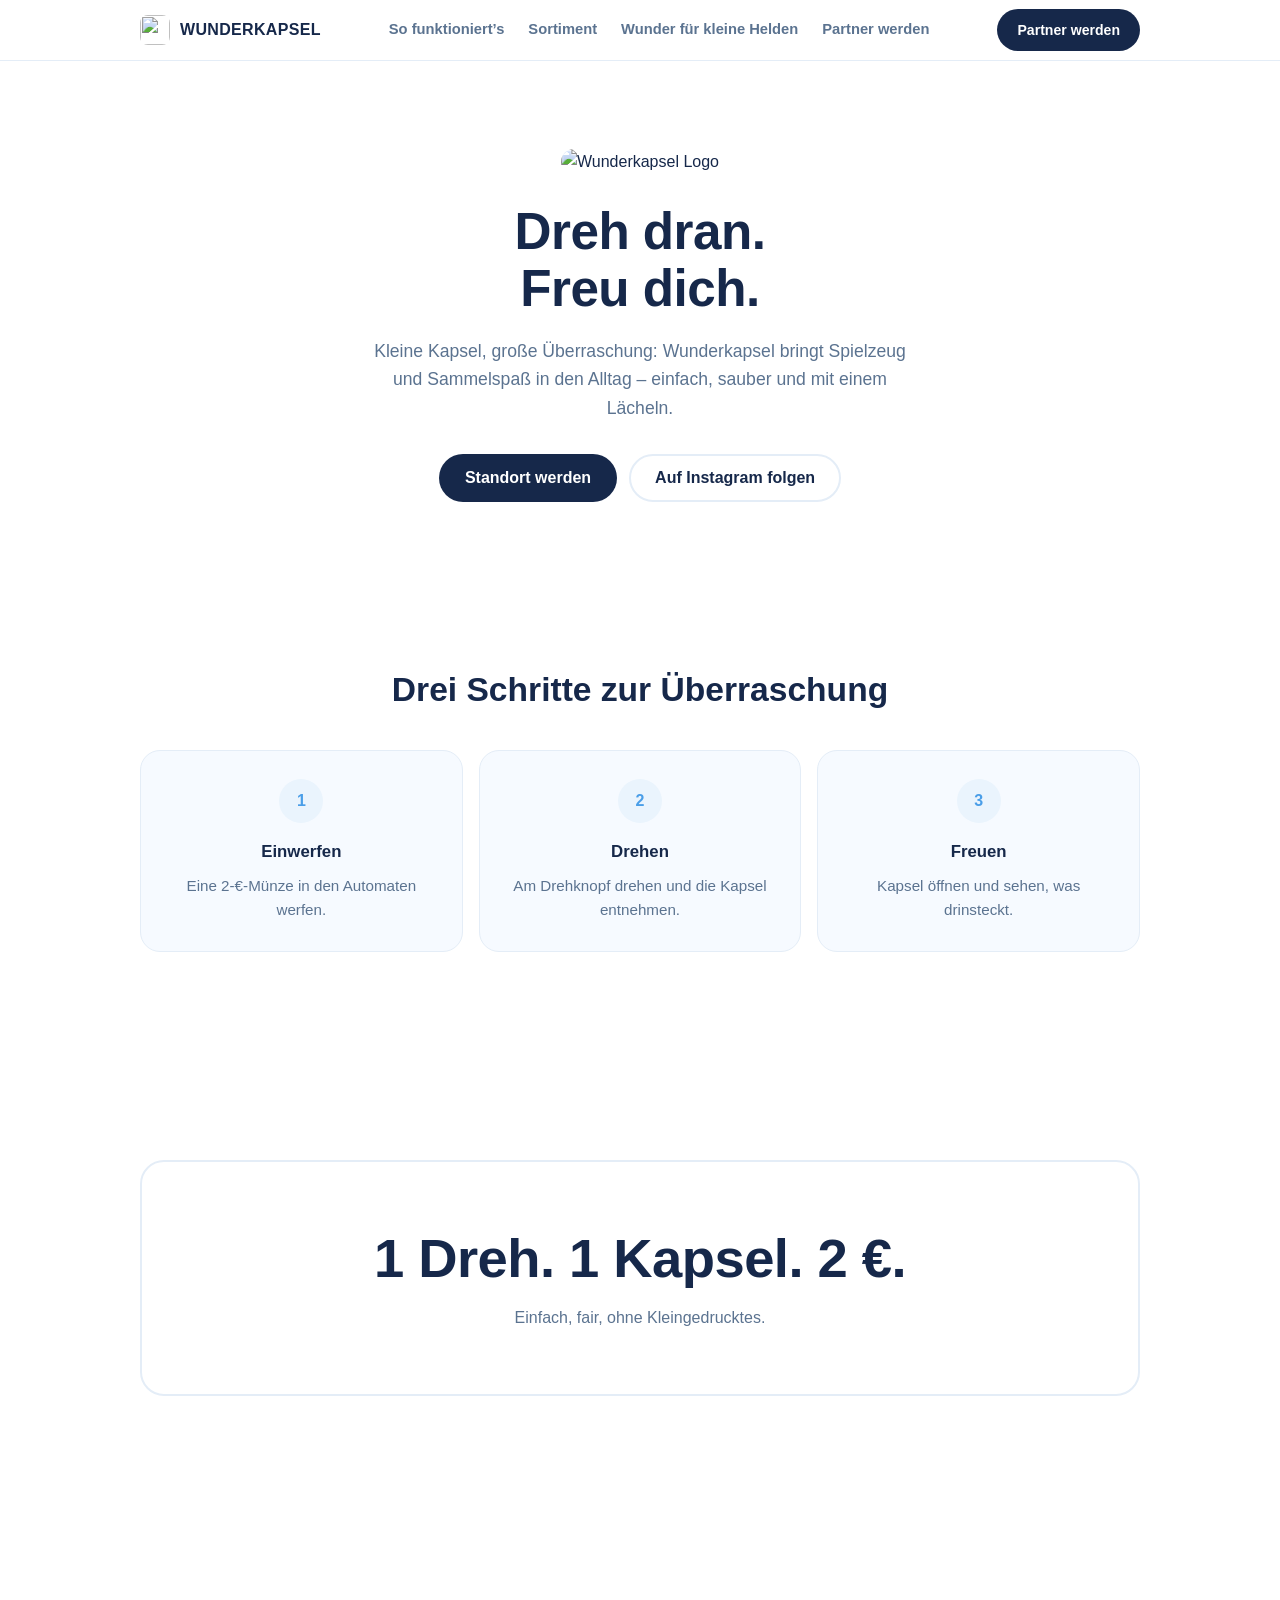
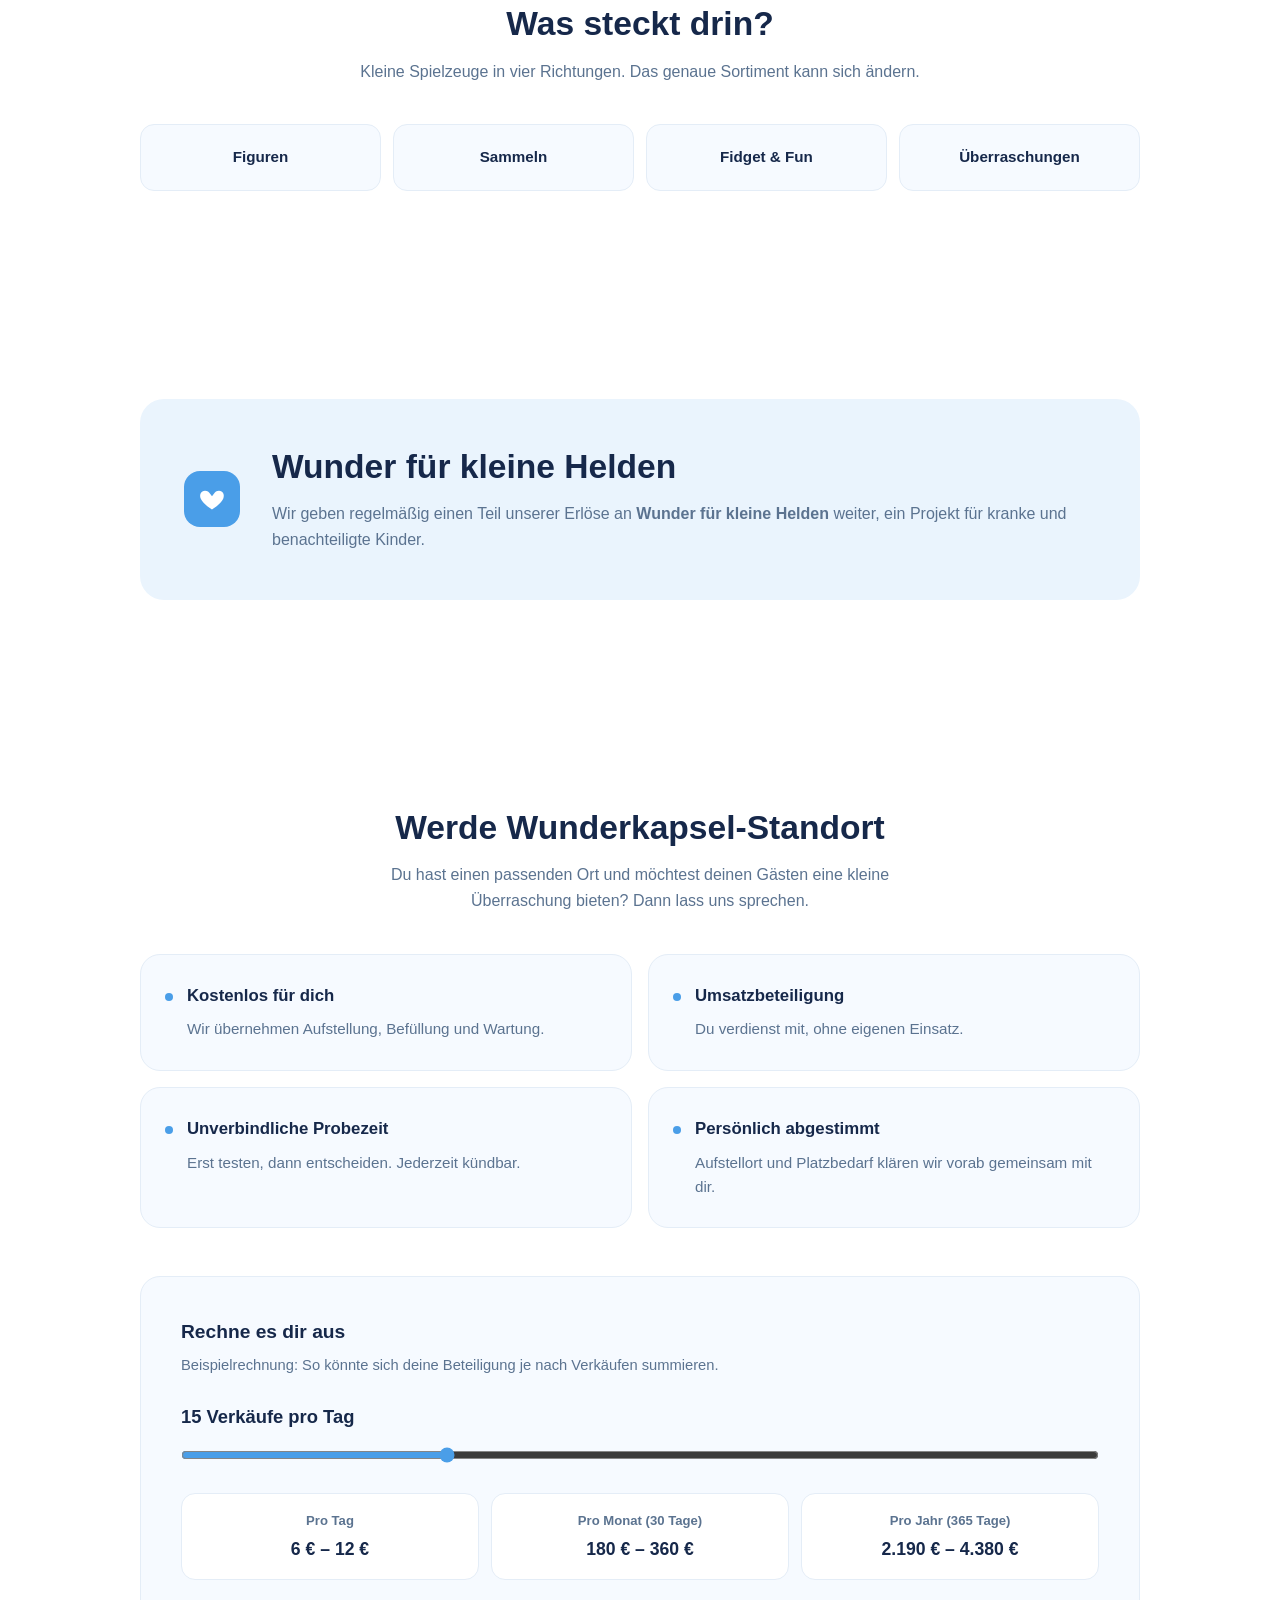
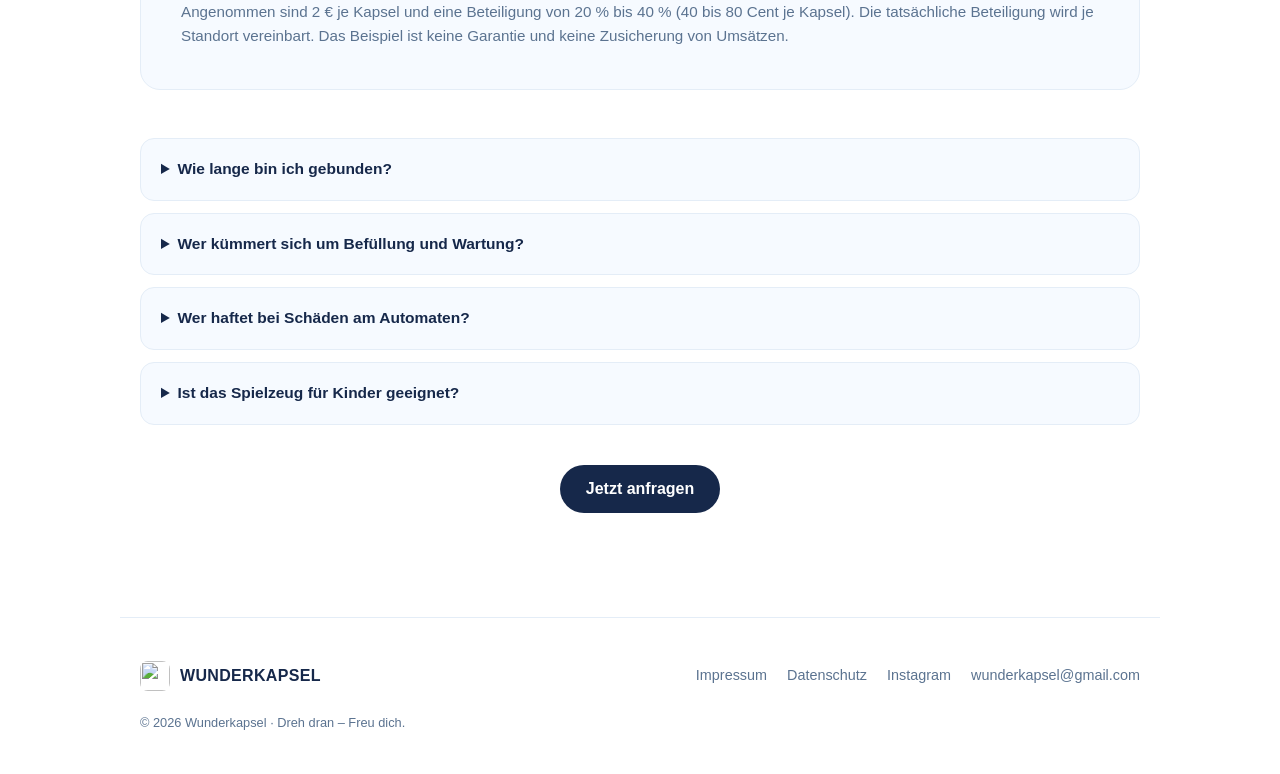
==== commit 19c1279d: "Add files via upload" ====
--- a/index.html
+++ b/index.html
@@ -4,187 +4,56 @@
 <meta charset="UTF-8">
 <meta name="viewport" content="width=device-width, initial-scale=1, viewport-fit=cover">
 <title>Wunderkapsel – Dreh dran. Freu dich.</title>
-<meta name="description" content="Wunderkapsel bringt Spielzeug-Kapselautomaten zu Geschäften im Norden Deutschlands. Kostenlos für Standorte, mit Umsatzbeteiligung.">
+<meta name="description" content="Wunderkapsel stellt Spielzeug-Kapselautomaten in Geschäften im Raum Hamburg auf. Für Standorte kostenlos, mit Umsatzbeteiligung.">
 <link rel="icon" href="logo.png">
-<style>
-  :root{
-    --navy:#16284A; --navy-soft:#1B3A52; --blue:#4A9EE8; --blue-soft:#eaf4fd;
-    --bg:#ffffff; --surface:#f6faff; --text:#16284A; --text-muted:#5b7390; --border:#e4edf7;
-    color-scheme: light dark;
-  }
-  @media (prefers-color-scheme: dark){
-    :root:not([data-theme="light"]){
-      --bg:#0d1420; --surface:#141f30; --text:#eef4fb; --text-muted:#9bb0c8; --border:#223049; --blue-soft:#17283f;
-    }
-  }
-  :root[data-theme="dark"]{
-    --bg:#0d1420; --surface:#141f30; --text:#eef4fb; --text-muted:#9bb0c8; --border:#223049; --blue-soft:#17283f;
-  }
-  *{box-sizing:border-box; margin:0; padding:0;}
-  html{scroll-behavior:smooth; scroll-padding-top:70px;}
-  body{
-    background:var(--bg); color:var(--text);
-    font-family:-apple-system,BlinkMacSystemFont,"Segoe UI",Roboto,Helvetica,Arial,sans-serif;
-    padding-top:env(safe-area-inset-top,0px); padding-bottom:env(safe-area-inset-bottom,0px);
-    line-height:1.6;
-  }
-  a{color:inherit;}
-  img{max-width:100%; display:block;}
-  .wrap{max-width:1040px; margin:0 auto; padding:0 24px;}
-
-  header{
-    position:sticky; top:0; z-index:50; background:color-mix(in srgb, var(--bg) 88%, transparent);
-    backdrop-filter:blur(10px); border-bottom:1px solid var(--border);
-    padding-top:env(safe-area-inset-top,0px);
-  }
-  nav.bar{display:flex; align-items:center; justify-content:space-between; padding:14px 24px; max-width:1040px; margin:0 auto;}
-  .brand{display:flex; align-items:center; gap:10px; font-weight:800; letter-spacing:.02em; font-size:1.05rem;}
-  .brand img{width:30px; height:30px; border-radius:8px;}
-  nav.links{display:flex; gap:22px; font-size:.92rem; font-weight:600;}
-  nav.links a{text-decoration:none; color:var(--text-muted);}
-  nav.links a:hover{color:var(--blue);}
-  .btn{
-    display:inline-flex; align-items:center; gap:8px; padding:12px 22px; border-radius:999px;
-    font-weight:700; font-size:.95rem; text-decoration:none; border:2px solid transparent; cursor:pointer;
-  }
-  .btn-primary{background:var(--navy); color:#fff;}
-  .btn-primary:hover{background:var(--blue);}
-  :root[data-theme="dark"] .btn-primary, @media (prefers-color-scheme: dark){ }
-  .btn-ghost{border-color:var(--border); color:var(--text);}
-  .btn-ghost:hover{border-color:var(--blue); color:var(--blue);}
-  .btn-sm{padding:9px 16px; font-size:.85rem;}
-
-  section{padding:76px 0;}
-  .hero{padding-top:64px; padding-bottom:56px; text-align:center;}
-  .hero img.logo-big{width:96px; height:96px; margin:0 auto 28px; border-radius:22px;}
-  h1{font-size:clamp(2rem,5vw,3.1rem); line-height:1.1; margin-bottom:16px; letter-spacing:-0.01em;}
-  .lead{font-size:1.15rem; color:var(--text-muted); max-width:560px; margin:0 auto 34px;}
-  .cta-row{display:flex; gap:14px; justify-content:center; flex-wrap:wrap;}
-
-  .eyebrow{font-size:.8rem; font-weight:800; letter-spacing:.08em; color:var(--blue); text-transform:uppercase; margin-bottom:10px;}
-  h2{font-size:clamp(1.5rem,3vw,2.1rem); margin-bottom:12px;}
-  .section-head{text-align:center; max-width:560px; margin:0 auto 48px;}
-  .section-head p{color:var(--text-muted);}
-
-  .steps{display:grid; grid-template-columns:repeat(3,1fr); gap:24px;}
-  .step{background:var(--surface); border:1px solid var(--border); border-radius:20px; padding:30px 24px; text-align:center;}
-  .step-num{width:44px; height:44px; border-radius:50%; background:var(--blue-soft); color:var(--blue); font-weight:800;
-    display:flex; align-items:center; justify-content:center; margin:0 auto 16px; font-size:1.05rem;}
-  .step h3{font-size:1.05rem; margin-bottom:6px;}
-  .step p{color:var(--text-muted); font-size:.92rem;}
-
-  .price-card{
-    background:#fff; color:var(--navy); border:2px solid var(--border); border-radius:24px; padding:48px; text-align:center;
-  }
-  :root[data-theme="dark"] .price-card{background:var(--surface);}
-  @media (prefers-color-scheme: dark){ .price-card{background:var(--surface);} }
-  .price-card .big{font-size:clamp(2.2rem,6vw,3.4rem); font-weight:800; letter-spacing:-0.01em; color:var(--navy);}
-  :root[data-theme="dark"] .price-card .big, @media (prefers-color-scheme: dark){ .price-card .big{color:var(--blue);} }
-  .price-card .sub{color:var(--text-muted); margin-top:10px;}
-
-  .chips{display:flex; gap:12px; flex-wrap:wrap; justify-content:center;}
-  .chip{background:var(--surface); border:1px solid var(--border); border-radius:14px; padding:18px 22px; font-weight:700; font-size:.95rem; min-width:140px; text-align:center;}
-
-  .helden{background:var(--blue-soft); border-radius:24px; padding:44px; display:flex; gap:28px; align-items:center; flex-wrap:wrap;}
-  .helden .mark{width:64px; height:64px; border-radius:16px; background:var(--blue); flex-shrink:0;
-    display:flex; align-items:center; justify-content:center; font-size:1.6rem;}
-  .helden h2{margin-bottom:8px;}
-  .helden p{color:var(--text-muted); max-width:560px;}
-
-  .benefits{display:grid; grid-template-columns:repeat(auto-fit,minmax(240px,1fr)); gap:16px; margin-bottom:48px;}
-  .benefit{display:flex; gap:12px; background:var(--surface); border:1px solid var(--border); border-radius:16px; padding:18px 20px;}
-  .benefit .dot{width:8px; height:8px; border-radius:50%; background:var(--blue); margin-top:8px; flex-shrink:0;}
-  .benefit p{font-size:.92rem; color:var(--text-muted);}
-  .benefit strong{display:block; margin-bottom:2px; font-size:.97rem; color:var(--text);}
-
-  .calc{background:var(--surface); border:1px solid var(--border); border-radius:24px; padding:40px; margin-bottom:40px;}
-  .calc h3{font-size:1.2rem; margin-bottom:4px;}
-  .calc .calc-sub{color:var(--text-muted); font-size:.9rem; margin-bottom:28px;}
-  .slider-row{display:flex; align-items:center; gap:16px; margin-bottom:30px;}
-  input[type=range]{flex:1; accent-color:var(--blue); height:6px;}
-  .slider-val{font-weight:800; font-size:1.1rem; min-width:118px; text-align:right;}
-  .calc-results{display:grid; grid-template-columns:repeat(auto-fit,minmax(150px,1fr)); gap:14px; margin-bottom:18px;}
-  .result-box{background:var(--bg); border:1px solid var(--border); border-radius:14px; padding:18px; text-align:center;}
-  .result-box .label{font-size:.78rem; color:var(--text-muted); text-transform:uppercase; letter-spacing:.05em; margin-bottom:6px; font-weight:700;}
-  .result-box .val{font-size:1.15rem; font-weight:800; color:var(--navy);}
-  :root[data-theme="dark"] .result-box .val{color:var(--blue);}
-  @media (prefers-color-scheme: dark){ .result-box .val{color:var(--blue);} }
-  .calc-note{font-size:.82rem; color:var(--text-muted); line-height:1.6;}
-
-  .faq{display:grid; gap:12px;}
-  details{background:var(--surface); border:1px solid var(--border); border-radius:14px; padding:16px 20px;}
-  summary{cursor:pointer; font-weight:700; font-size:.95rem; list-style:none;}
-  summary::-webkit-details-marker{display:none;}
-  details p{margin-top:10px; color:var(--text-muted); font-size:.92rem;}
-
-  .partner-cta{text-align:center; margin-top:36px;}
-
-  footer{border-top:1px solid var(--border); padding:40px 0; margin-top:20px;}
-  .foot-row{display:flex; justify-content:space-between; align-items:center; flex-wrap:wrap; gap:16px;}
-  .foot-brand{display:flex; align-items:center; gap:8px; font-weight:800; font-size:.92rem;}
-  .foot-brand img{width:22px; height:22px; border-radius:6px;}
-  .foot-links{display:flex; gap:18px; font-size:.85rem; flex-wrap:wrap;}
-  .foot-links a{text-decoration:none; color:var(--text-muted);}
-  .foot-links a:hover{color:var(--blue);}
-  .foot-note{color:var(--text-muted); font-size:.78rem; margin-top:18px;}
-
-  @media (max-width:760px){
-    nav.links{display:none;}
-    .steps{grid-template-columns:1fr;}
-    .helden{flex-direction:column; text-align:center;}
-    section{padding:52px 0;}
-  }
-</style>
+<link rel="stylesheet" href="style.css">
 </head>
 <body>
 
 <header>
-  <nav class="bar">
-    <div class="brand"><img src="logo.png" alt="Wunderkapsel Logo">WUNDERKAPSEL</div>
-    <nav class="links">
-      <a href="#funktion">So funktioniert's</a>
+  <div class="bar wrap">
+    <a class="brand" href="index.html"><img src="logo.png" alt="">WUNDERKAPSEL</a>
+    <nav class="links" aria-label="Hauptnavigation">
+      <a href="#funktion">So funktioniert’s</a>
       <a href="#sortiment">Sortiment</a>
       <a href="#helden">Wunder für kleine Helden</a>
       <a href="#partner">Partner werden</a>
     </nav>
-    <a class="btn btn-primary btn-sm" href="#partner">Partner werden</a>
-  </nav>
+    <a class="btn sm" href="#partner">Partner werden</a>
+  </div>
 </header>
 
+<main>
 <section class="hero wrap">
-  <img class="logo-big" src="logo.png" alt="Wunderkapsel Logo">
+  <img src="logo.png" alt="Wunderkapsel Logo">
   <h1>Dreh dran.<br>Freu dich.</h1>
-  <p class="lead">Kleine Kapsel. Große Überraschung. Wunderkapsel bringt Spielzeug, Sammelspaß und kleine Überraschungsmomente direkt zu den Menschen – einfach, sauber und mit einem Lächeln.</p>
-  <div class="cta-row">
-    <a class="btn btn-primary" href="#partner">Standort werden</a>
-    <a class="btn btn-ghost" href="https://instagram.com/wunderkapsel" target="_blank" rel="noopener">Auf Instagram folgen</a>
+  <p class="lead">Kleine Kapsel, große Überraschung: Wunderkapsel bringt Spielzeug und Sammelspaß in den Alltag – einfach, sauber und mit einem Lächeln.</p>
+  <div class="row">
+    <a class="btn" href="#partner">Standort werden</a>
+    <a class="btn ghost" href="https://instagram.com/wunderkapsel" target="_blank" rel="noopener">Auf Instagram folgen</a>
   </div>
 </section>
 
-<section id="funktion" class="wrap">
-  <div class="section-head">
-    <div class="eyebrow">So funktioniert's</div>
-    <h2>Drei Schritte zur Überraschung</h2>
-  </div>
+<section id="funktion" class="sec wrap">
+  <div class="head"><h2>Drei Schritte zur Überraschung</h2></div>
   <div class="steps">
-    <div class="step"><div class="step-num">01</div><h3>Drehen</h3><p>Such dir deinen Wunderkapsel-Automaten in deiner Nähe.</p></div>
-    <div class="step"><div class="step-num">02</div><h3>Überraschen lassen</h3><p>Dreh am Automaten und hol dir deine Kapsel.</p></div>
-    <div class="step"><div class="step-num">03</div><h3>Freuen</h3><p>Welche Überraschung steckt wohl drin?</p></div>
+    <div class="card step"><div class="num">1</div><h3>Einwerfen</h3><p>Eine 2-€-Münze in den Automaten werfen.</p></div>
+    <div class="card step"><div class="num">2</div><h3>Drehen</h3><p>Am Drehknopf drehen und die Kapsel entnehmen.</p></div>
+    <div class="card step"><div class="num">3</div><h3>Freuen</h3><p>Kapsel öffnen und sehen, was drinsteckt.</p></div>
   </div>
 </section>
 
-<section class="wrap">
-  <div class="price-card">
-    <div class="big">1 Dreh. 1 Kapsel. 2&nbsp;€.</div>
-    <div class="sub">Einfach, fair, ohne Kleingedrucktes.</div>
+<section class="sec wrap">
+  <div class="price">
+    <div class="big"><span>1 Dreh.</span> <span>1 Kapsel.</span> <span>2&nbsp;€.</span></div>
+    <p>Einfach, fair, ohne Kleingedrucktes.</p>
   </div>
 </section>
 
-<section id="sortiment" class="wrap">
-  <div class="section-head">
-    <div class="eyebrow">Sortiment</div>
+<section id="sortiment" class="sec wrap">
+  <div class="head">
     <h2>Was steckt drin?</h2>
-    <p>Von kleinen Figuren bis zu coolen Überraschungen – unser Sortiment wechselt regelmäßig.</p>
+    <p>Kleine Spielzeuge in vier Richtungen. Das genaue Sortiment kann sich ändern.</p>
   </div>
   <div class="chips">
     <div class="chip">Figuren</div>
@@ -194,72 +63,56 @@
   </div>
 </section>
 
-<section id="helden" class="wrap">
+<section id="helden" class="sec wrap">
   <div class="helden">
-    <div class="mark">💙</div>
+    <div class="mark" aria-hidden="true"><svg width="28" height="28" viewBox="0 0 24 24" fill="#fff"><path d="M12 21s-7.5-4.6-9.6-9.2C.9 8.4 2.6 5 6 5c2.1 0 3.4 1.1 4.2 2.3L12 9.6l1.8-2.3C14.6 6.1 15.9 5 18 5c3.4 0 5.1 3.400 3.600 6.800C19.500 16.400 12 21 12 21z"/></svg></div>
     <div>
-      <h2>Kleine Wunder für große Herzen</h2>
-      <p>Wunderkapsel spendet regelmäßig einen Teil unserer Erlöse an <strong>Wunder für kleine Helden</strong> – ein Projekt, das kranke und benachteiligte Kinder unterstützt. Jede gedrehte Kapsel trägt ein kleines bisschen dazu bei.</p>
+      <h2>Wunder für kleine Helden</h2>
+      <p>Wir geben regelmäßig einen Teil unserer Erlöse an <strong>Wunder für kleine Helden</strong> weiter, ein Projekt für kranke und benachteiligte Kinder.</p>
     </div>
   </div>
 </section>
 
-<section id="partner" class="wrap">
-  <div class="section-head">
-    <div class="eyebrow">Für Unternehmen</div>
+<section id="partner" class="sec wrap">
+  <div class="head">
     <h2>Werde Wunderkapsel-Standort</h2>
-    <p>Du hast einen passenden Standort und möchtest deinen Besuchern eine kleine Überraschung bieten? Dann lass uns sprechen.</p>
+    <p>Du hast einen passenden Ort und möchtest deinen Gästen eine kleine Überraschung bieten? Dann lass uns sprechen.</p>
   </div>
 
   <div class="benefits">
-    <div class="benefit"><div class="dot"></div><div><strong>Kostenlos für dich</strong><p>Keine Kosten, kein Aufwand – wir übernehmen Aufstellung, Befüllung und Wartung komplett.</p></div></div>
-    <div class="benefit"><div class="dot"></div><div><strong>Attraktive Umsatzbeteiligung</strong><p>Du verdienst einfach mit, ganz ohne eigenen Einsatz.</p></div></div>
-    <div class="benefit"><div class="dot"></div><div><strong>Unverbindliche Probezeit</strong><p>Erst testen, dann entscheiden – jederzeit kündbar.</p></div></div>
-    <div class="benefit"><div class="dot"></div><div><strong>Kaum Platzbedarf</strong><p>Kompakt, sauber, ohne Stromanschluss – passt in jeden Eingangsbereich.</p></div></div>
+    <div class="card benefit"><div class="dot"></div><div><h3>Kostenlos für dich</h3><p>Wir übernehmen Aufstellung, Befüllung und Wartung.</p></div></div>
+    <div class="card benefit"><div class="dot"></div><div><h3>Umsatzbeteiligung</h3><p>Du verdienst mit, ohne eigenen Einsatz.</p></div></div>
+    <div class="card benefit"><div class="dot"></div><div><h3>Unverbindliche Probezeit</h3><p>Erst testen, dann entscheiden. Jederzeit kündbar.</p></div></div>
+    <div class="card benefit"><div class="dot"></div><div><h3>Persönlich abgestimmt</h3><p>Aufstellort und Platzbedarf klären wir vorab gemeinsam mit dir.</p></div></div>
   </div>
 
-  <div class="calc">
+  <div class="card calc">
     <h3>Rechne es dir aus</h3>
-    <div class="calc-sub">Ein Beispiel, wie sich deine Beteiligung je nach Verkäufen summieren könnte.</div>
-    <div class="slider-row">
-      <input type="range" id="verkaeufe" min="1" max="50" value="15">
-      <div class="slider-val"><span id="verkaeufe-val">15</span> Verkäufe/Tag</div>
+    <p class="sub">Beispielrechnung: So könnte sich deine Beteiligung je nach Verkäufen summieren.</p>
+    <div class="sv"><span id="n">15</span> Verkäufe pro Tag</div>
+    <input type="range" id="s" min="1" max="50" value="15" aria-label="Verkäufe pro Tag">
+    <div class="res" aria-live="polite">
+      <div class="box"><small>Pro Tag</small><b id="d"></b></div>
+      <div class="box"><small>Pro Monat (30 Tage)</small><b id="m"></b></div>
+      <div class="box"><small>Pro Jahr (365 Tage)</small><b id="y"></b></div>
     </div>
-    <div class="calc-results">
-      <div class="result-box"><div class="label">Pro Tag</div><div class="val" id="res-tag">–</div></div>
-      <div class="result-box"><div class="label">Pro Monat</div><div class="val" id="res-monat">–</div></div>
-      <div class="result-box"><div class="label">Pro Jahr</div><div class="val" id="res-jahr">–</div></div>
-    </div>
-    <div class="calc-note">Die genaue Umsatzbeteiligung hängt vom jeweiligen Standort ab und liegt üblicherweise zwischen 20&nbsp;% und 40&nbsp;%. Dieses Rechenbeispiel dient nur zur groben Orientierung bei einem Kapselpreis von 2&nbsp;€ und ist keine Garantie oder Zusicherung.</div>
+    <p class="note">Angenommen sind 2&nbsp;€ je Kapsel und eine Beteiligung von 20&nbsp;% bis 40&nbsp;% (40 bis 80 Cent je Kapsel). Die tatsächliche Beteiligung wird je Standort vereinbart. Das Beispiel ist keine Garantie und keine Zusicherung von Umsätzen.</p>
   </div>
 
   <div class="faq">
-    <details>
-      <summary>Wie lange bin ich gebunden?</summary>
-      <p>Gar nicht lange – es gibt eine unverbindliche Probezeit, danach kannst du jederzeit mit kurzer Frist kündigen.</p>
-    </details>
-    <details>
-      <summary>Wer kümmert sich um Befüllung und Wartung?</summary>
-      <p>Das übernehmen wir vollständig. Für dich entsteht kein laufender Aufwand.</p>
-    </details>
-    <details>
-      <summary>Wer haftet bei Schäden am Automaten?</summary>
-      <p>Das liegt bei uns als Betreiber – wir sind entsprechend versichert.</p>
-    </details>
-    <details>
-      <summary>Ist das Spielzeug sicher für Kinder?</summary>
-      <p>Ja, ausschließlich CE-gekennzeichnete, generische Ware mit den üblichen Sicherheitshinweisen.</p>
-    </details>
+    <details><summary>Wie lange bin ich gebunden?</summary><p>Es gibt eine unverbindliche Probezeit. Danach ist die Zusammenarbeit jederzeit kündbar.</p></details>
+    <details><summary>Wer kümmert sich um Befüllung und Wartung?</summary><p>Das übernehmen wir. Für dich entsteht kein laufender Aufwand.</p></details>
+    <details><summary>Wer haftet bei Schäden am Automaten?</summary><p>Das regeln wir vorab schriftlich im Aufstellvertrag, damit für beide Seiten klar ist, wer wofür einsteht.</p></details>
+    <details><summary>Ist das Spielzeug für Kinder geeignet?</summary><p>Wir achten auf eine kindgerechte Auswahl und die gesetzlich vorgeschriebene Kennzeichnung. Kapseln und Kleinteile sind nichts für Kinder unter 3&nbsp;Jahren.</p></details>
   </div>
 
-  <div class="partner-cta">
-    <a class="btn btn-primary" href="mailto:wunderkapsel@gmail.com?subject=Standortanfrage%20Wunderkapsel">Jetzt anfragen</a>
-  </div>
+  <div class="cta"><a class="btn" href="mailto:wunderkapsel@gmail.com?subject=Standortanfrage%20Wunderkapsel">Jetzt anfragen</a></div>
 </section>
+</main>
 
 <footer class="wrap">
-  <div class="foot-row">
-    <div class="foot-brand"><img src="logo.png" alt="Wunderkapsel Logo">WUNDERKAPSEL</div>
+  <div class="foot">
+    <a class="brand" href="index.html"><img src="logo.png" alt="">WUNDERKAPSEL</a>
     <div class="foot-links">
       <a href="impressum.html">Impressum</a>
       <a href="datenschutz.html">Datenschutz</a>
@@ -267,36 +120,22 @@
       <a href="mailto:wunderkapsel@gmail.com">wunderkapsel@gmail.com</a>
     </div>
   </div>
-  <div class="foot-note">© Wunderkapsel · Dreh dran – Freu dich.</div>
+  <p class="foot-note">© 2026 Wunderkapsel · Dreh dran – Freu dich.</p>
 </footer>
 
 <script>
-  const slider = document.getElementById('verkaeufe');
-  const val = document.getElementById('verkaeufe-val');
-  const resTag = document.getElementById('res-tag');
-  const resMonat = document.getElementById('res-monat');
-  const resJahr = document.getElementById('res-jahr');
-  const PREIS = 2;
-  const MIN_SATZ = 0.20;
-  const MAX_SATZ = 0.40;
-
-  function fmt(n){
-    return n.toLocaleString('de-DE', {minimumFractionDigits:0, maximumFractionDigits:0}) + ' €';
+(function(){
+  var s=document.getElementById('s');
+  function f(x){return x.toLocaleString('de-DE',{maximumFractionDigits:2})+'\u00a0€';}
+  function u(){
+    var n=parseInt(s.value,10),t=n*2,a=t*0.2,b=t*0.4;
+    document.getElementById('n').textContent=n;
+    document.getElementById('d').textContent=f(a)+' – '+f(b);
+    document.getElementById('m').textContent=f(a*30)+' – '+f(b*30);
+    document.getElementById('y').textContent=f(a*365)+' – '+f(b*365);
   }
-
-  function update(){
-    const n = parseInt(slider.value, 10);
-    val.textContent = n;
-    const umsatzTag = n * PREIS;
-    const minTag = umsatzTag * MIN_SATZ;
-    const maxTag = umsatzTag * MAX_SATZ;
-    resTag.textContent = fmt(minTag) + ' – ' + fmt(maxTag);
-    resMonat.textContent = fmt(minTag*30) + ' – ' + fmt(maxTag*30);
-    resJahr.textContent = fmt(minTag*365) + ' – ' + fmt(maxTag*365);
-  }
-  slider.addEventListener('input', update);
-  update();
+  s.addEventListener('input',u);u();
+})();
 </script>
-
 </body>
 </html>
--- a/style.css
+++ b/style.css
@@ -0,0 +1,97 @@
+:root{--navy:#16284A;--blue:#4A9EE8;--soft:#eaf4fd;--surface:#f6faff;--muted:#5b7390;--border:#e4edf7;color-scheme:light}
+*{box-sizing:border-box;margin:0;padding:0}
+html{scroll-behavior:smooth;scroll-padding-top:76px;-webkit-text-size-adjust:100%}
+body{background:#fff;color:var(--navy);font:16px/1.6 -apple-system,BlinkMacSystemFont,"Segoe UI",Roboto,Helvetica,Arial,sans-serif;padding-bottom:env(safe-area-inset-bottom,0px)}
+a{color:inherit}
+:focus-visible{outline:3px solid var(--blue);outline-offset:3px;border-radius:6px}
+
+/* Layout: .wrap nur Breite/Seitenrand, .sec nur Abstand oben/unten (gleiche Spezifität, .sec steht danach) */
+.wrap{max-width:1040px;margin:0 auto;padding-left:max(20px,env(safe-area-inset-left,0px));padding-right:max(20px,env(safe-area-inset-right,0px))}
+.sec{padding-top:64px;padding-bottom:64px}
+
+header{position:sticky;top:0;z-index:50;background:rgba(255,255,255,.94);-webkit-backdrop-filter:blur(10px);backdrop-filter:blur(10px);border-bottom:1px solid var(--border);padding-top:env(safe-area-inset-top,0px)}
+.bar{display:flex;align-items:center;justify-content:space-between;gap:12px;min-height:60px}
+.brand{display:flex;align-items:center;gap:10px;font-weight:800;letter-spacing:.02em;text-decoration:none;white-space:nowrap}
+.brand img{width:30px;height:30px;border-radius:8px}
+.links{display:none;gap:24px;font-size:.92rem;font-weight:600}
+.links a{text-decoration:none;color:var(--muted);white-space:nowrap}
+.links a:hover{color:var(--blue)}
+
+.btn{display:inline-flex;align-items:center;justify-content:center;min-height:48px;padding:0 24px;border-radius:999px;font-weight:700;font-size:1rem;text-decoration:none;border:2px solid transparent;background:var(--navy);color:#fff;white-space:nowrap}
+.btn:hover{background:var(--blue)}
+.btn.ghost{background:none;border-color:var(--border);color:var(--navy)}
+.btn.ghost:hover{border-color:var(--blue);color:var(--blue)}
+.btn.sm{min-height:42px;padding:0 18px;font-size:.88rem}
+
+.hero{padding-top:56px;padding-bottom:40px;text-align:center}
+.hero img{width:88px;height:88px;margin:0 auto 28px;border-radius:20px}
+h1{font-size:clamp(2.1rem,9vw,3.2rem);line-height:1.12;letter-spacing:-.01em;margin-bottom:20px}
+h2{font-size:clamp(1.5rem,6vw,2.1rem);line-height:1.2;margin-bottom:14px}
+.lead{font-size:1.1rem;color:var(--muted);max-width:540px;margin:0 auto 32px}
+.row{display:flex;flex-direction:column;gap:12px;max-width:360px;margin:0 auto}
+.head{text-align:center;max-width:560px;margin:0 auto 40px}
+.head p{color:var(--muted)}
+
+.card{background:var(--surface);border:1px solid var(--border);border-radius:20px;padding:28px 24px}
+.card h3{font-size:1.05rem;margin-bottom:8px}
+.card p{color:var(--muted);font-size:.95rem}
+.steps,.benefits{display:grid;gap:16px}
+.step{text-align:center}
+.num{width:44px;height:44px;border-radius:50%;background:var(--soft);color:var(--blue);font-weight:800;display:flex;align-items:center;justify-content:center;margin:0 auto 16px}
+.benefit{display:flex;gap:14px}
+.dot{width:8px;height:8px;border-radius:50%;background:var(--blue);margin-top:10px;flex-shrink:0}
+
+.price{text-align:center;padding:44px 20px;border:2px solid var(--border);border-radius:24px}
+.big{font-size:clamp(1.7rem,7.5vw,3.4rem);font-weight:800;letter-spacing:-.01em;line-height:1.2}
+.big span{white-space:nowrap}
+.price p{color:var(--muted);margin-top:14px}
+
+.chips{display:grid;grid-template-columns:1fr 1fr;gap:12px}
+.chip{background:var(--surface);border:1px solid var(--border);border-radius:14px;padding:20px 8px;text-align:center;font-weight:700;font-size:.95rem;white-space:nowrap}
+
+.helden{background:var(--soft);border-radius:24px;padding:32px 24px;display:flex;flex-direction:column;gap:20px;align-items:center;text-align:center}
+.mark{width:56px;height:56px;border-radius:16px;background:var(--blue);display:flex;align-items:center;justify-content:center;flex-shrink:0}
+.helden p{color:var(--muted)}
+
+.calc{padding:28px 20px;margin:48px 0}
+.calc h3{font-size:1.2rem;margin-bottom:6px}
+.calc .sub{color:var(--muted);font-size:.92rem;margin-bottom:24px}
+.sv{font-weight:800;font-size:1.15rem;margin-bottom:6px;white-space:nowrap}
+input[type=range]{width:100%;height:36px;accent-color:var(--blue);margin-bottom:20px}
+.res{display:grid;gap:12px;margin-bottom:20px}
+.box{background:#fff;border:1px solid var(--border);border-radius:14px;padding:16px;text-align:center}
+.box small{display:block;font-size:.82rem;color:var(--muted);font-weight:600;margin-bottom:4px}
+.box b{font-size:1.1rem;white-space:nowrap}
+.note{font-size:.82rem;color:var(--muted)}
+
+.faq{display:grid;gap:12px}
+details{background:var(--surface);border:1px solid var(--border);border-radius:14px;padding:18px 20px}
+summary{cursor:pointer;font-weight:700;font-size:.97rem}
+details p{margin-top:12px;color:var(--muted);font-size:.93rem}
+.cta{text-align:center;margin-top:40px}
+
+footer{border-top:1px solid var(--border);padding-top:40px;padding-bottom:40px}
+.foot{display:flex;flex-direction:column;gap:16px}
+.foot-links{display:flex;flex-wrap:wrap;gap:4px 20px;font-size:.9rem}
+.foot-links a{text-decoration:none;color:var(--muted);padding:6px 0}
+.foot-links a:hover{color:var(--blue)}
+.foot-note{color:var(--muted);font-size:.8rem;margin-top:20px}
+
+/* Impressum / Datenschutz */
+.legal{max-width:680px;margin:0 auto;padding:calc(28px + env(safe-area-inset-top,0px)) max(20px,env(safe-area-inset-right,0px)) 64px max(20px,env(safe-area-inset-left,0px))}
+.legal h1{font-size:1.8rem;margin:28px 0 6px}
+.legal .slogan{color:var(--muted);font-style:italic;margin-bottom:28px;font-size:.95rem}
+.legal .card{margin-bottom:14px;padding:22px}
+.legal h2{font-size:1rem;color:var(--blue);margin-bottom:10px}
+.legal p,.legal li{font-size:.95rem;margin-bottom:8px}
+.legal p:last-child{margin-bottom:0}
+.legal ul{margin:0 0 8px 20px}
+.legal a{color:var(--blue);overflow-wrap:anywhere}
+.back{display:inline-block;margin-top:20px;color:var(--muted);text-decoration:none;padding:8px 0}
+
+@media(min-width:560px){.row{flex-direction:row;justify-content:center;max-width:none}}
+@media(min-width:640px){.chips{grid-template-columns:repeat(4,1fr)}.benefits{grid-template-columns:1fr 1fr}.calc{padding:40px}}
+@media(min-width:760px){.steps{grid-template-columns:repeat(3,1fr)}.helden{flex-direction:row;text-align:left;padding:48px 44px;gap:32px}.price{padding:64px 40px}}
+@media(min-width:901px){.links{display:flex}.res{grid-template-columns:repeat(3,1fr)}.sec{padding-top:104px;padding-bottom:104px}.hero{padding-top:88px;padding-bottom:64px}}
+@media(min-width:640px){.foot{flex-direction:row;justify-content:space-between;align-items:center}}
+@media(prefers-reduced-motion:reduce){html{scroll-behavior:auto}}
